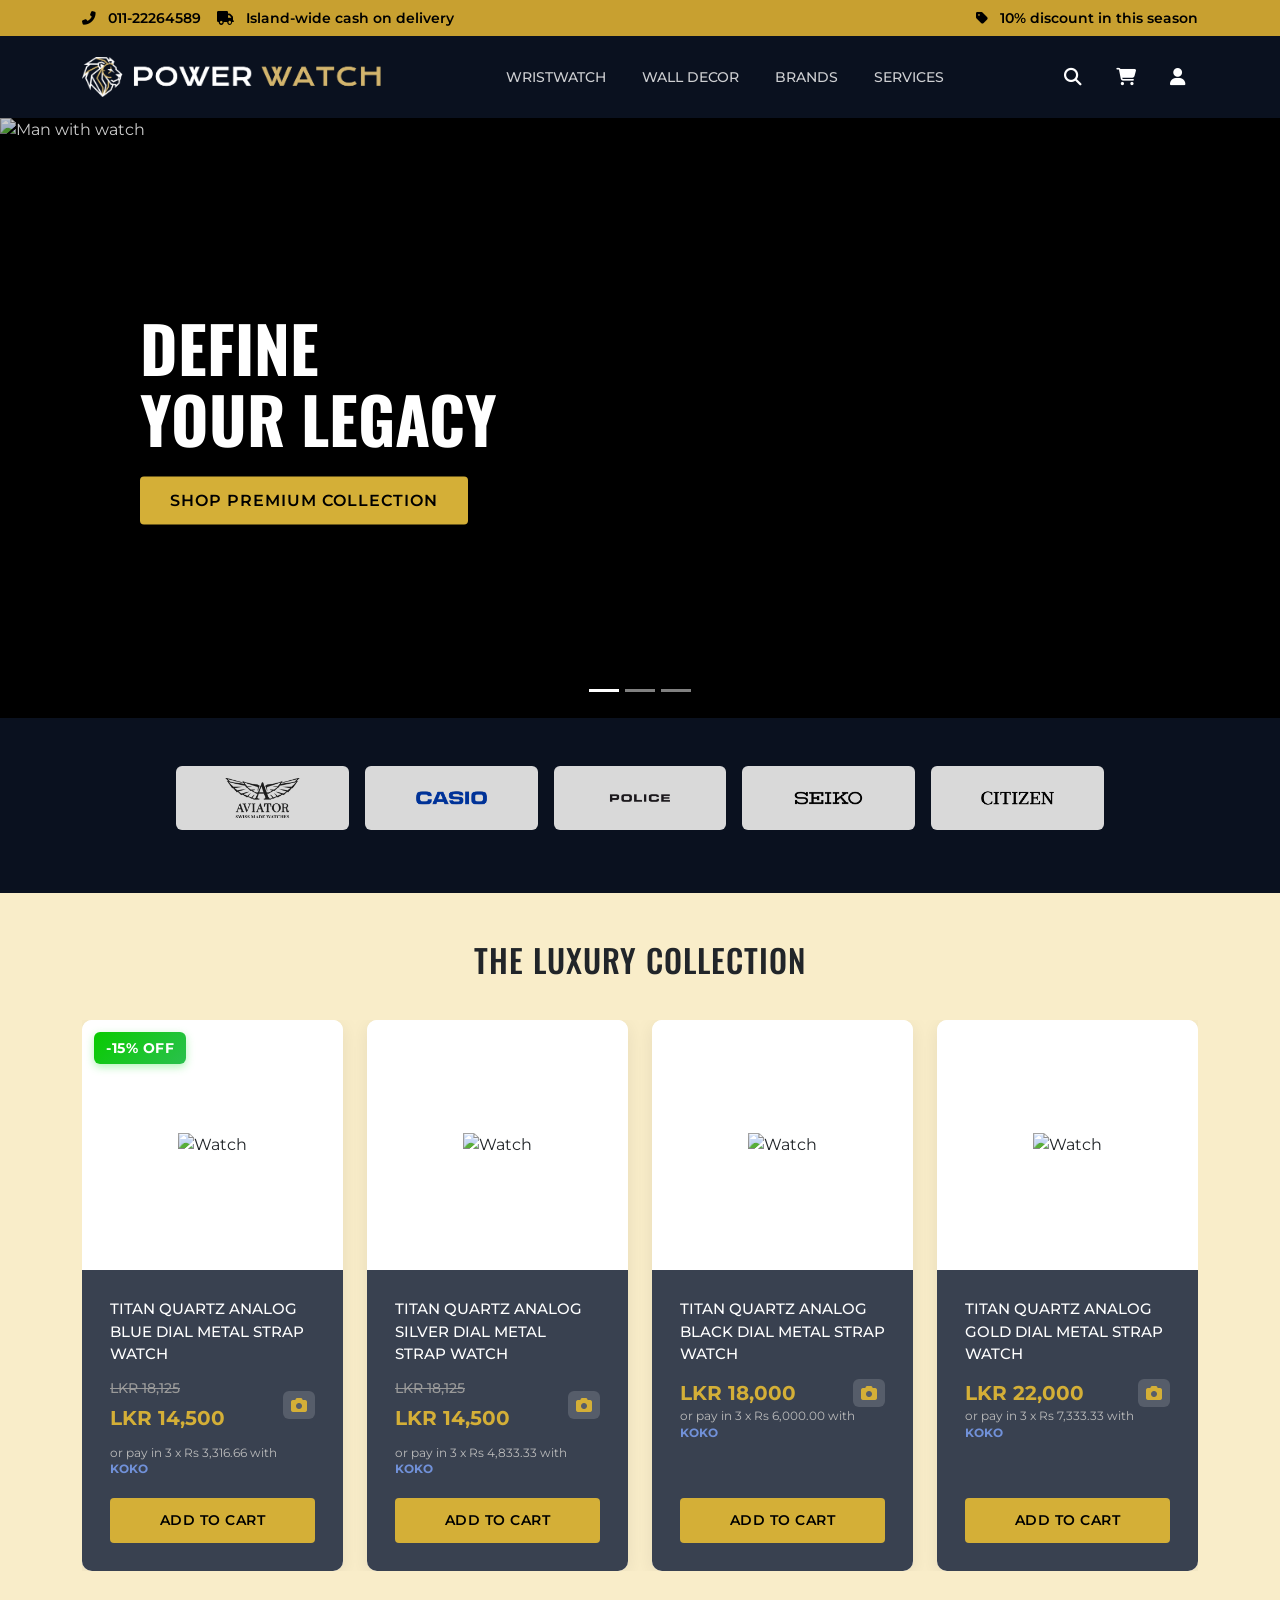
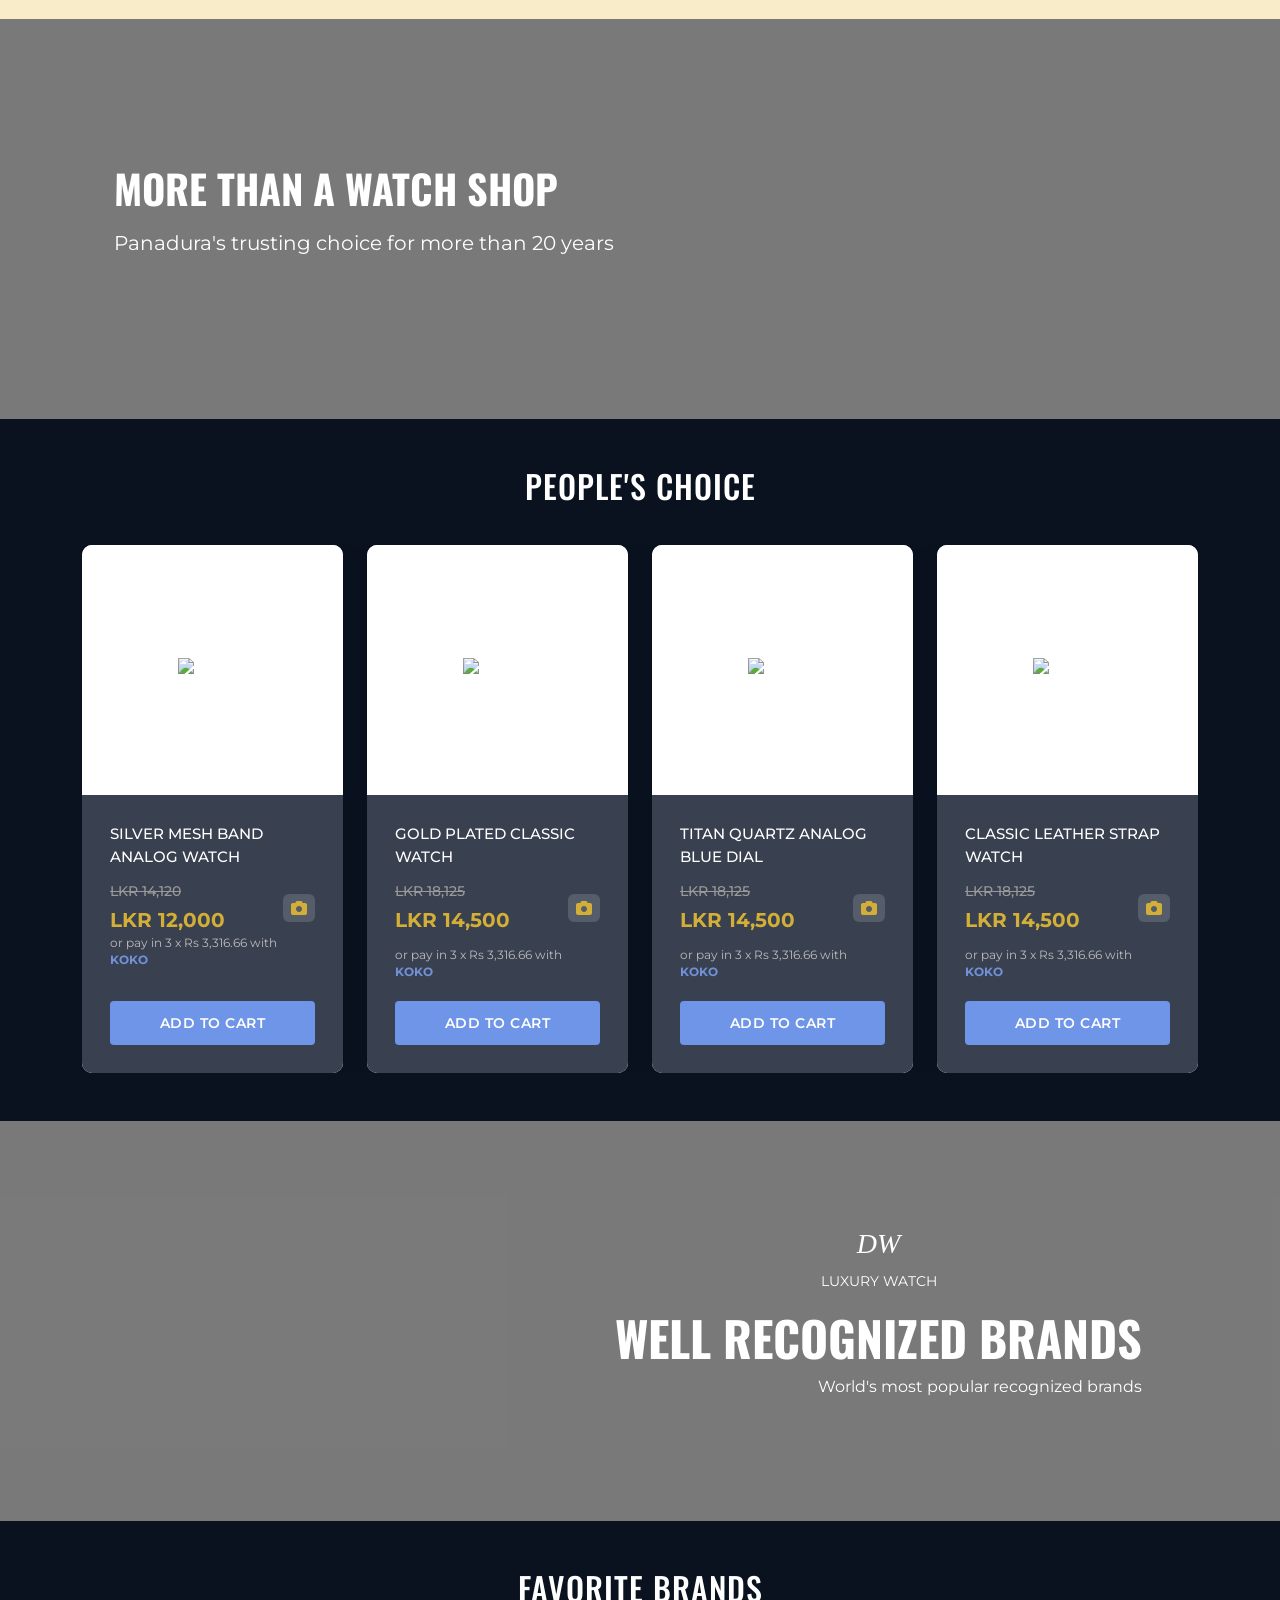
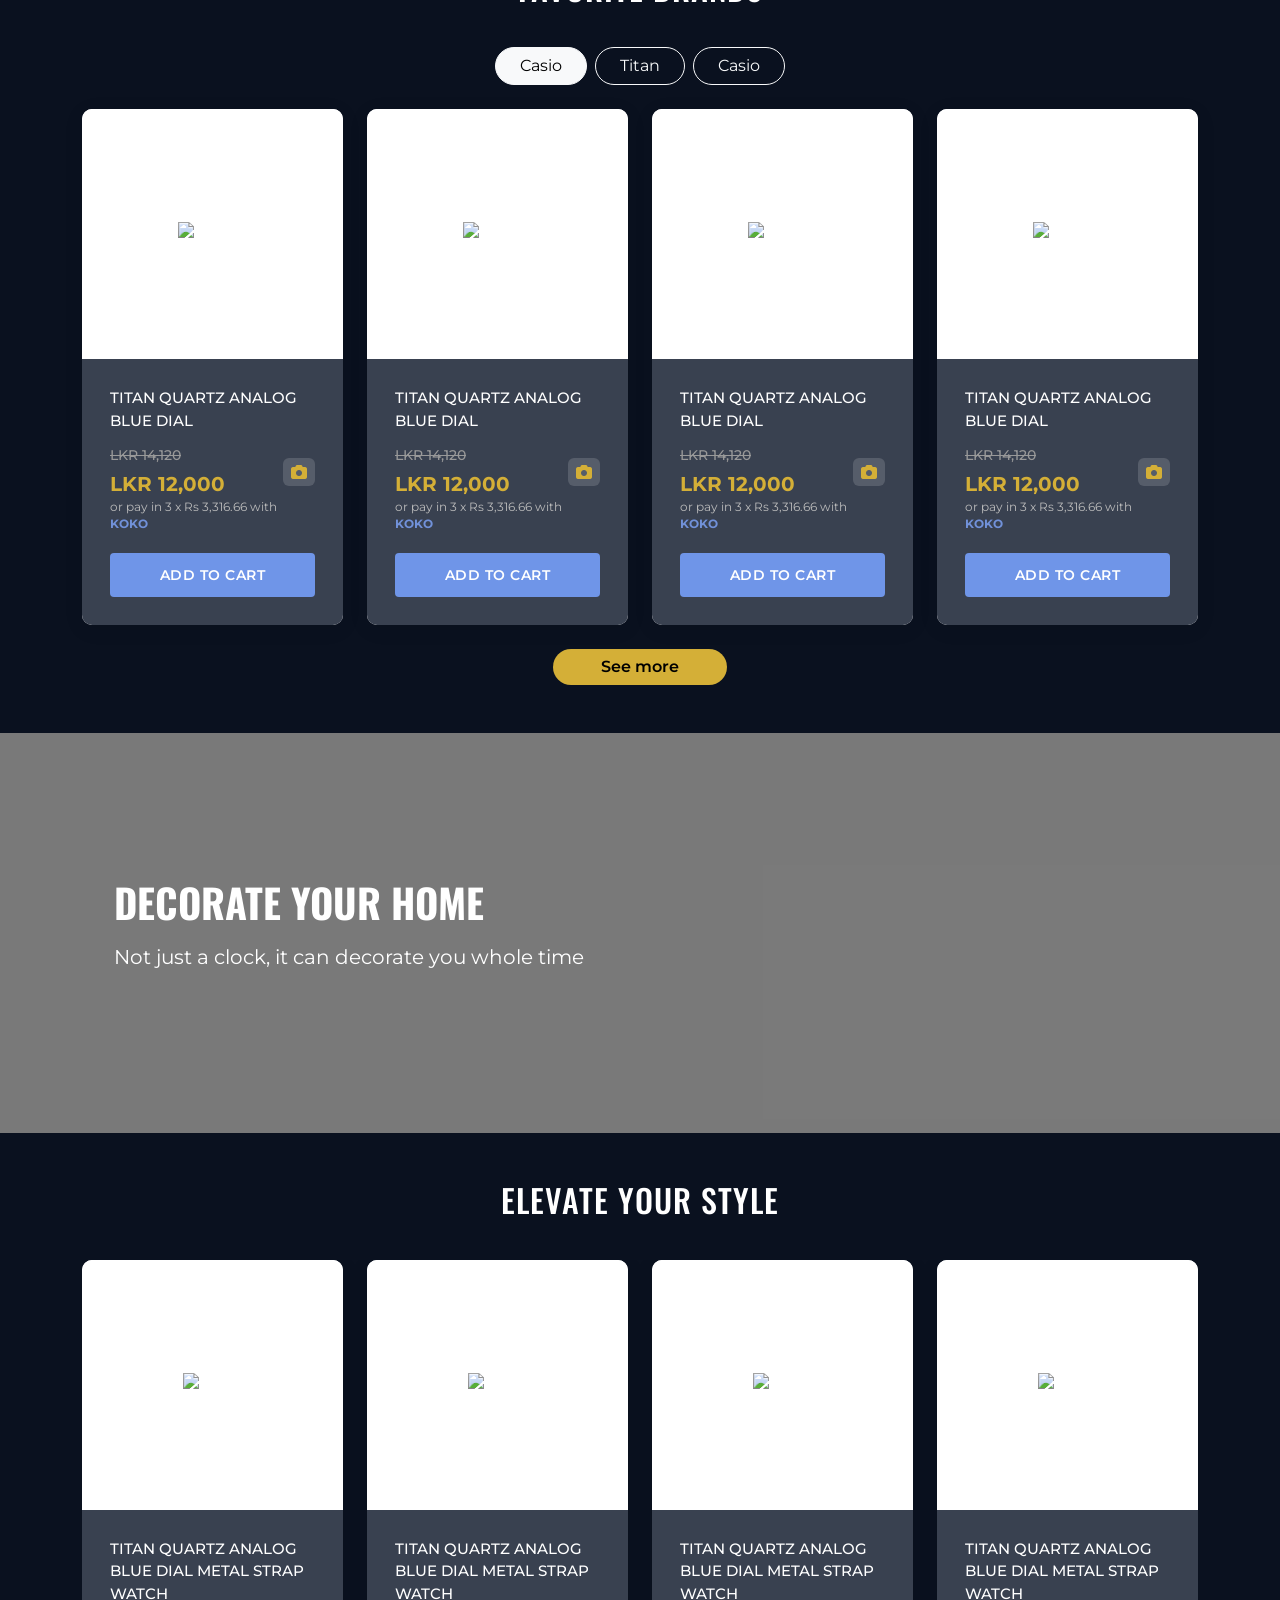
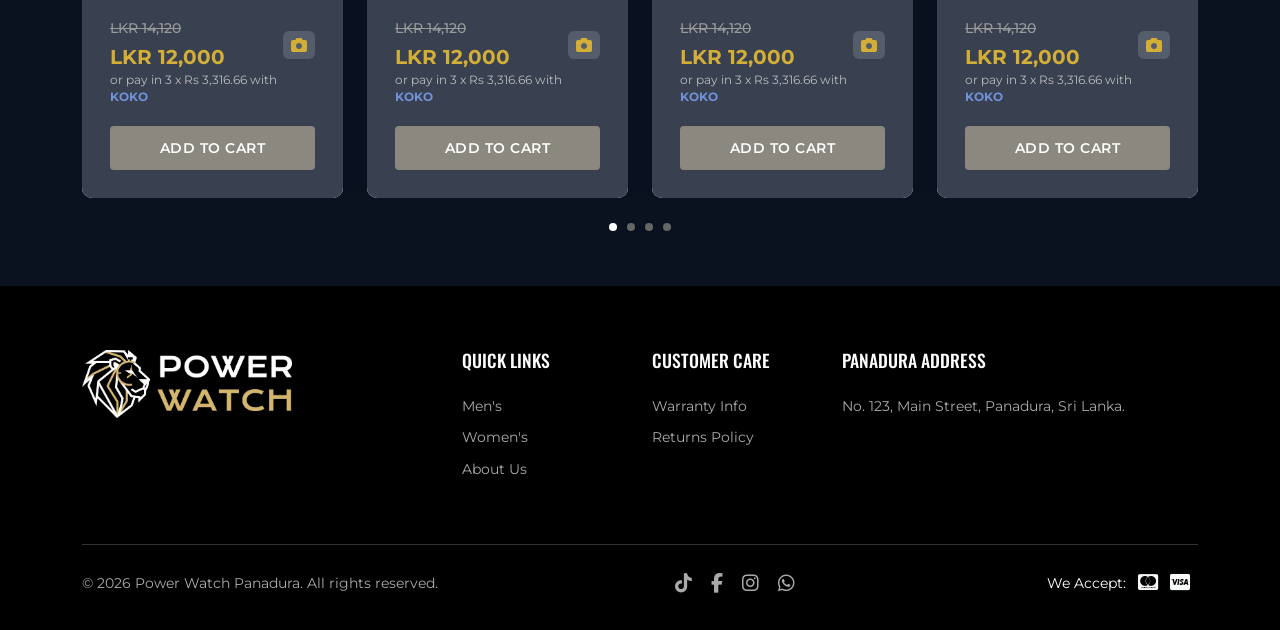
==== index.html @ d224c09b "initial commit" ====
<!DOCTYPE html>
<html lang="en">
<head>
    <meta charset="UTF-8">
    <meta name="viewport" content="width=device-width, initial-scale=1.0">
    <title>Power Watch - Define Your Legacy</title>
    <!-- Bootstrap 5 CSS -->
    <link href="https://cdn.jsdelivr.net/npm/bootstrap@5.3.2/dist/css/bootstrap.min.css" rel="stylesheet">
    <!-- Font Awesome -->
    <link href="https://cdnjs.cloudflare.com/ajax/libs/font-awesome/6.4.0/css/all.min.css" rel="stylesheet">
    <!-- Google Fonts -->
    <link href="https://fonts.googleapis.com/css2?family=Montserrat:wght@400;500;600;700&family=Oswald:wght@400;500;700&display=swap" rel="stylesheet">

    <style>
        :root {
            /* Palette Extraction */
            --prm-blue: #0A111F; /* Deep Navy from image */
            --chp-gold: #D4AF37; /* Gold from palette */
            --chp-gold-hover: #b5952f;
            --fd-blue: #D9D9D9; /* Light grey/silver */
            --btn-blue: #6F95E8; /* Periwinkle blue button */
            --btn-brown: #8B887F; /* Saddle Brown for "People's Choice" buttons */
            --cream-bg: #F9EDC9; /* Luxury collection bg approximation */
            --dark-grey: #394150;
            --text-light: #f8f9fa;
            --border-color: #2d3748;
            --input-bg: #1a2332;
            --discount-green: #08CB00;
            --card-bg: #394150;
        }

        body {
            font-family: 'Montserrat', sans-serif;
            overflow-x: hidden;
            background-color: #f4f4f4;
        }

        h1, h2, h3, h4, h5, h6, .navbar-brand {
            font-family: 'Oswald', sans-serif;
            text-transform: uppercase;
        }

        /* --- Utilities --- */
        .text-gold { color: var(--chp-gold); }
        .bg-prm-blue { background-color: var(--prm-blue); }
        .bg-gold { background-color: var(--chp-gold); }
        .bg-cream { background-color: var(--cream-bg); }

        .btn-gold {
            background-color: var(--chp-gold);
            color: #000;
            border: none;
            font-weight: 600;
            border-radius: 4px;
            transition: all 0.3s ease;
        }
        .btn-gold:hover {
            background-color: var(--chp-gold-hover);
            color: #000;
        }

        .btn-blue {
            background-color: var(--btn-blue);
            color: white;
            border: none;
            font-weight: 600;
            border-radius: 4px;
            transition: all 0.3s ease;
        }
        .btn-blue:hover {
            background-color: #5b7dc4;
            color: white;
        }

        .btn-brown {
            background-color: var(--btn-brown);
            color: white;
            border: none;
            font-weight: 600;
            border-radius: 4px;
            transition: all 0.3s ease;
        }
        .btn-brown:hover {
            background-color: #787469;
            color: white;
        }

        .section-title {
            text-align: center;
            margin-bottom: 2.5rem;
            font-weight: 500;
            letter-spacing: 1px;
        }

        /* --- Top Bar --- */
        .top-bar {
            background-color: #C8A030; /* Slightly darker gold/mustard */
            color: #000;
            font-size: 0.85rem;
            font-weight: 600;
            padding: 8px 0;
        }

        /* --- Navbar --- */
        .navbar {
            background-color: var(--prm-blue);
            padding: 1rem 0;
        }
        .navbar-brand {
            color: white !important;
            font-size: 1.5rem;
            letter-spacing: 1px;
            display: flex;
            align-items: center;
            gap: 10px;
        }
        .brand-logo-img {
            height: 40px;
            width: auto;
        }
        .footer-brand-logo-img{
            height: 68px;
            width: auto;
        }
        .nav-link {
            color: rgba(255,255,255,0.8) !important;
            font-weight: 500;
            margin: 0 10px;
            text-transform: uppercase;
            font-size: 0.9rem;
        }
        .nav-link:hover {
            color: var(--chp-gold) !important;
        }
        .nav-icons .btn {
            color: white;
            font-size: 1.1rem;
        }

        /* --- Hero Section --- */
        .hero-section {
            position: relative;
            height: 600px;
            background-color: #000;
            color: white;
            overflow: hidden;
        }
        .hero-img {
            object-fit: cover;
            width: 100%;
            height: 100%;
            opacity: 0.8;
        }
        .hero-overlay {
            position: absolute;
            top: 50%;
            left: 10%;
            transform: translateY(-50%);
            z-index: 2;
            max-width: 600px;
        }
        .hero-title {
            font-size: 4rem;
            font-weight: 700;
            line-height: 1.1;
            margin-bottom: 1.5rem;
        }
        .hero-btn {
            padding: 12px 30px;
            font-size: 1rem;
            letter-spacing: 1px;
        }

        /* --- Brand Logos --- */
        .brand-grid {
            background-color: var(--prm-blue);
            padding: 3rem 0;
        }
        
        .brand-item {
            background-color: var(--fd-blue);
            border-radius: 6px;
            /* 1. INCREASED HEIGHT */
            height: 64px; 
            display: flex;
            align-items: center;
            justify-content: center;
            margin-bottom: 15px;
            transition: transform 0.2s;
            /* 2. ADDED PADDING so logos don't touch the edges */
            padding: 12px;
        }

        .brand-item:hover {
            transform: translateY(-3px);
        }

        /* 3. NEW RULE: Force images to fit the container height */
        .brand-item img {
            width: 100%;
            height: 100%;
            object-fit: contain; /* Keeps aspect ratio while filling height */
            display: block;
        }
        /* --- Product Cards --- */
        .product-card {
            background: white;
            border: none;
            border-radius: 10px;
            overflow: hidden;
            box-shadow: 0 4px 20px rgba(0,0,0,0.08);
            transition: all 0.3s ease;
            height: 100%;
            display: flex;
            flex-direction: column;
        }
        .product-card:hover {
            transform: translateY(-8px);
            box-shadow: 0 8px 30px rgba(0,0,0,0.15);
        }

        .card-img-wrapper {
            position: relative;
            padding: 25px;
            text-align: center;
            background: #fff;
            height: 250px;
            display: flex;
            align-items: center;
            justify-content: center;
            border-bottom: 1px solid var(--border-light);
        }
        .discount-badge {
            position: absolute;
            top: 12px;
            left: 12px;
            background: linear-gradient(135deg, var(--discount-green) 0%, #2bc04e 100%);
            color: white;
            padding: 6px 12px;
            border-radius: 6px;
            font-weight: 700;
            font-size: 0.85rem;
            box-shadow: 0 3px 8px rgba(60, 231, 74, 0.4);
            z-index: 10;
            letter-spacing: 0.5px;
        }
        .product-img {
            max-height: 100%;
            max-width: 100%;
            object-fit: contain;
        }
        .card-body {
            padding: 1.75rem;
            background-color: var(--card-bg);
            color: white;
            display: flex;
            flex-direction: column;
            flex-grow: 1;
        }
        .card-title {
            font-size: 0.95rem;
            font-weight: 500;
            margin-bottom: 0.75rem;
            line-height: 1.5;
            font-family: 'Montserrat', sans-serif;
            min-height: 45px;
        }
        .price-section {
            margin-bottom: 0.75rem;
        }

        .price-row {
            display: flex;
            justify-content: space-between;
            align-items: center;
        }

        .price-container {
            display: flex;
            flex-direction: column;
            gap: 4px;
        }

        .original-price {
            font-size: 0.85rem;
            color: #999;
            text-decoration: line-through;
            font-weight: 500;
        }

        .price {
            font-weight: 700;
            font-size: 1.25rem;
            color: var(--chp-gold);
        }
        .camera-icon {
            background: rgba(255,255,255,0.15);
            padding: 6px 8px;
            border-radius: 6px;
            color: var(--chp-gold);
            transition: all 0.3s;
        }

        .camera-icon:hover {
            background: rgba(255,255,255,0.25);
        }

        .installment-text {
            font-size: 0.75rem;
            color: #bbb;
            margin-bottom: 1.25rem;
            line-height: 1.4;
        }

        .koko-brand {
            font-weight: 700;
            color: #7191D9;
        }

        .btn-card {
            width: 100%;
            margin-top: auto;
            text-transform: uppercase;
            font-size: 0.85rem;
            padding: 12px;
            font-weight: 600;
            letter-spacing: 0.5px;
        }
        /* Specific modifications for "People's Choice" & "Fav Brands" where card body is dark grey */
        /* But wait, in image 1 (Luxury Collection), cards have DARK bodies with WHITE text. */

        /* --- Banner Sections --- */
        .banner-section {
            position: relative;
            height: 400px;
            background-size: cover;
            background-position: center;
            display: flex;
            align-items: center;
        }
        .banner-overlay {
            background: rgba(0,0,0,0.5);
            position: absolute;
            top: 0; left: 0; right: 0; bottom: 0;
        }
        .banner-content {
            position: relative;
            z-index: 2;
            color: white;
            padding: 2rem;
        }
        .banner-street {
            background-image: url('https://images.unsplash.com/photo-1568644396922-5c3bfae12521?ixlib=rb-4.0.3&auto=format&fit=crop&w=1200&q=80');
        }
        .banner-gold-watch {
            background-image: url('https://images.unsplash.com/photo-1522312346375-d1a52e2b99b3?ixlib=rb-4.0.3&auto=format&fit=crop&w=1200&q=80');
        }
        .banner-wall-clock {
            background-image: url('https://images.unsplash.com/photo-1509048191080-d2984bad6ae5?ixlib=rb-4.0.3&auto=format&fit=crop&w=1200&q=80');
        }

        /* --- Carousel Controls --- */
        .carousel-control-prev, .carousel-control-next {
            width: 5%;
            opacity: 0;
            transition: opacity 0.3s;
        }
        .carousel:hover .carousel-control-prev, 
        .carousel:hover .carousel-control-next {
            opacity: 1;
        }
        .carousel-control-prev-icon, .carousel-control-next-icon {
            background-color: rgba(0,0,0,0.5);
            border-radius: 50%;
            padding: 20px;
            background-size: 50% 50%;
        }

        /* --- Footer --- */
        footer {
            background-color: #000;
            color: #aaa;
            padding: 4rem 0 2rem;
            font-size: 0.9rem;
        }
        footer h5 {
            color: white;
            margin-bottom: 1.5rem;
            font-size: 1.1rem;
        }
        footer ul {
            list-style: none;
            padding: 0;
        }
        footer ul li {
            margin-bottom: 10px;
        }
        footer a {
            color: #aaa;
            text-decoration: none;
            transition: color 0.3s;
        }
        footer a:hover {
            color: var(--chp-gold);
        }
        .footer-bottom {
            border-top: 1px solid #333;
            margin-top: 3rem;
            padding-top: 1.5rem;
        }
        .social-icons a {
            font-size: 1.2rem;
            margin-right: 15px;
        }

        /* --- Responsive Tweaks --- */
        @media (max-width: 768px) {
            .brand-logo-img { height: 32px; }
            .footer-brand-logo-img { height: 54px; }
            .hero-title { font-size: 2.5rem; }
            .section-title { font-size: 1.5rem; }
            .brand-item { margin-bottom: 10px; }
        }

        /* Multi-item carousel hack for pure bootstrap */
        @media (min-width: 992px) {
            .carousel-inner.multi-item .carousel-item {
                display: block; /* Force block to allow flex children logic if needed, but we will use groups */
            }
        }
        
    </style>
</head>
<body>

    <!-- Top Bar -->
    <div class="top-bar">
        <div class="container d-flex justify-content-between align-items-center flex-wrap">
            <div class="d-flex gap-3">
                <span><i class="fas fa-phone-alt me-2"></i> 011-22264589</span>
                <span class="d-none d-md-inline"><i class="fas fa-truck me-2"></i> Island-wide cash on delivery</span>
            </div>
            <div>
                <span><i class="fas fa-tag me-2"></i> 10% discount in this season</span>
            </div>
        </div>
    </div>

    <!-- Navbar -->
    <nav class="navbar navbar-expand-lg sticky-top">
        <div class="container">
            <a class="navbar-brand" href="#">
                <!-- Logo image long version-->
                <img src="assets/images/brand-logos/logo5.png" alt="Logo" class="brand-logo-img">
            </a>
            <button class="navbar-toggler" type="button" data-bs-toggle="collapse" data-bs-target="#mainNav" style="border-color: rgba(255,255,255,0.5);">
                <i class="fas fa-bars text-white"></i>
            </button>
            <div class="collapse navbar-collapse" id="mainNav">
                <ul class="navbar-nav mx-auto mb-2 mb-lg-0">
                    <li class="nav-item"><a class="nav-link" href="#">Wristwatch</a></li>
                    <li class="nav-item"><a class="nav-link" href="#">Wall Decor</a></li>
                    <li class="nav-item"><a class="nav-link" href="#">Brands</a></li>
                    <li class="nav-item"><a class="nav-link" href="#">Services</a></li>
                </ul>
                <div class="nav-icons d-flex gap-2">
                    <button class="btn btn-link"><i class="fas fa-search"></i></button>
                    <button class="btn btn-link"><i class="fas fa-shopping-cart"></i></button>
                    <button class="btn btn-link"><i class="fas fa-user"></i></button>
                </div>
            </div>
        </div>
    </nav>

    <!-- Hero Section -->
    <section class="hero-section">
        <div id="heroCarousel" class="carousel slide h-100" data-bs-ride="carousel" data-bs-interval="5000">
            
            <div class="carousel-indicators">
                <button type="button" data-bs-target="#heroCarousel" data-bs-slide-to="0" class="active" aria-current="true" aria-label="Slide 1"></button>
                <button type="button" data-bs-target="#heroCarousel" data-bs-slide-to="1" aria-label="Slide 2"></button>
                <button type="button" data-bs-target="#heroCarousel" data-bs-slide-to="2" aria-label="Slide 3"></button>
            </div>

            <div class="carousel-inner h-100">
                
                <div class="carousel-item active h-100">
                    <img src="assets/images/home/hero-section-banners/hr-sec-img-1.png" alt="Man with watch" class="hero-img d-block w-100">
                    <div class="hero-overlay">
                        <div class="container">
                            <h1 class="hero-title text-uppercase">Define<br>Your Legacy</h1>
                            <a href="#" class="btn btn-gold hero-btn">SHOP PREMIUM COLLECTION</a>
                        </div>
                    </div>
                </div>

                <div class="carousel-item h-100">
                    <img src="assets/images/home/hero-section-banners/hr-sec-img-2.png" alt="Luxury Watch" class="hero-img d-block w-100">
                    <div class="hero-overlay">
                        <div class="container">
                            <h1 class="hero-title text-uppercase">Timeless<br>Elegance</h1>
                            <a href="#" class="btn btn-gold hero-btn">VIEW NEW ARRIVALS</a>
                        </div>
                    </div>
                </div>

                <div class="carousel-item h-100">
                    <img src="assets/images/home/hero-section-banners/hr-sec-img-3.png" alt="Gold Watch" class="hero-img d-block w-100">
                    <div class="hero-overlay">
                        <div class="container">
                            <h1 class="hero-title text-uppercase">Golden<br>Moments</h1>
                            <a href="#" class="btn btn-gold hero-btn">SHOP EXCLUSIVE</a>
                        </div>
                    </div>
                </div>

            </div>

            <button class="carousel-control-prev" type="button" data-bs-target="#heroCarousel" data-bs-slide="prev">
                <span class="carousel-control-prev-icon" aria-hidden="true"></span>
                <span class="visually-hidden">Previous</span>
            </button>
            <button class="carousel-control-next" type="button" data-bs-target="#heroCarousel" data-bs-slide="next">
                <span class="carousel-control-next-icon" aria-hidden="true"></span>
                <span class="visually-hidden">Next</span>
            </button>
        </div>
    </section>

    <!-- Brand Logos Grid -->
<section class="brand-grid">
        <div class="container">
            <div class="row g-3 d-flex justify-content-center">
                <div class="col-4 col-md-2">
                    <div class="brand-item">
                        <img src="assets/images/watch-brand-logos/aviator.png" alt="Aviator">
                    </div>
                </div>
                <div class="col-4 col-md-2">
                    <div class="brand-item">
                        <img src="assets/images/watch-brand-logos/casio.png" alt="Casio">
                    </div>
                </div>
                <div class="col-4 col-md-2">
                    <div class="brand-item">
                        <img src="assets/images/watch-brand-logos/police.png" alt="Police">
                    </div>
                </div>
                <div class="col-4 col-md-2">
                    <div class="brand-item">
                        <img src="assets/images/watch-brand-logos/seiko.png" alt="Seiko">
                    </div>
                </div>
                <div class="col-4 col-md-2">
                    <div class="brand-item">
                        <img src="assets/images/watch-brand-logos/citizen.png" alt="Citizen">
                    </div>
                </div>
            </div>
        </div>
    </section>

    <!-- The Luxury Collection -->
    <section class="py-5" style="background-color: var(--cream-bg);">
        <div class="container">
            <h2 class="section-title text-uppercase">The Luxury Collection</h2>
            
            <div id="luxuryCarousel" class="carousel slide" data-bs-ride="carousel">
                <div class="carousel-inner">
                    
                    <!-- Slide 1 (Group of 4) -->
                    <div class="carousel-item active">
                        <div class="row g-4">
                            <div class="col-6 col-lg-3">
                                <div class="product-card">
                                    <div class="card-img-wrapper">
                                        <div class="discount-badge">-15% OFF</div>
                                        <img src="https://images.unsplash.com/photo-1523275335684-37898b6baf30?auto=format&fit=crop&w=400&q=80" class="product-img" alt="Watch">
                                    </div>
                                    <div class="card-body">
                                        <h5 class="card-title">Titan Quartz Analog Blue Dial Metal Strap Watch</h5>
                                        <div class="price-section">
                                            <div class="price-row">
                                                <div class="price-container">
                                                    <span class="original-price">LKR 18,125</span>
                                                    <span class="price">LKR 14,500</span>
                                                </div>
                                                <i class="fas fa-camera camera-icon"></i>
                                            </div>
                                        </div>
                                        <p class="installment-text">or pay in 3 x Rs 3,316.66 with <span class="koko-brand">KOKO</span></p>
                                        <button class="btn btn-gold btn-card">Add to Cart</button>
                                    </div>
                                </div>
                            </div>
                            <div class="col-6 col-lg-3">
                                <div class="product-card">
                                    <div class="card-img-wrapper">
                                        <img src="https://images.unsplash.com/photo-1524592094714-0f0654e20314?auto=format&fit=crop&w=400&q=80" class="product-img" alt="Watch">
                                    </div>
                                    <div class="card-body">
                                        <h5 class="card-title">Titan Quartz Analog Silver Dial Metal Strap Watch</h5>
                                        <div class="price-section">
                                            <div class="price-row">
                                                <div class="price-container">
                                                    <span class="original-price">LKR 18,125</span>
                                                    <span class="price">LKR 14,500</span>
                                                </div>
                                                <i class="fas fa-camera camera-icon"></i>
                                            </div>
                                        </div>
                                        <p class="installment-text">or pay in 3 x Rs 4,833.33 with <span class="koko-brand">KOKO</span></p>
                                        <button class="btn btn-gold btn-card">Add to Cart</button>
                                    </div>
                                </div>
                            </div>
                            <!-- Hidden on mobile to save space or stack via col-6 -->
                            <div class="col-6 col-lg-3 d-none d-md-block">
                                <div class="product-card">
                                    <div class="card-img-wrapper">
                                        <img src="https://images.unsplash.com/photo-1542496658-e33a6d0d50f6?auto=format&fit=crop&w=400&q=80" class="product-img" alt="Watch">
                                    </div>
                                    <div class="card-body">
                                        <h5 class="card-title">Titan Quartz Analog Black Dial Metal Strap Watch</h5>
                                        <div class="price-row">
                                            <span class="price">LKR 18,000</span>
                                            <i class="fas fa-camera camera-icon"></i>
                                        </div>
                                        <p class="installment-text">or pay in 3 x Rs 6,000.00 with <span class="koko-brand">KOKO</span></p>
                                        <button class="btn btn-gold btn-card">Add to Cart</button>
                                    </div>
                                </div>
                            </div>
                            <div class="col-6 col-lg-3 d-none d-md-block">
                                <div class="product-card">
                                    <div class="card-img-wrapper">
                                        <img src="https://images.unsplash.com/photo-1533139502658-0198f920d8e8?auto=format&fit=crop&w=400&q=80" class="product-img" alt="Watch">
                                    </div>
                                    <div class="card-body">
                                        <h5 class="card-title">Titan Quartz Analog Gold Dial Metal Strap Watch</h5>
                                        <div class="price-row">
                                            <span class="price">LKR 22,000</span>
                                            <i class="fas fa-camera camera-icon"></i>
                                        </div>
                                        <p class="installment-text">or pay in 3 x Rs 7,333.33 with <span class="koko-brand">KOKO</span></p>
                                        <button class="btn btn-gold btn-card">Add to Cart</button>
                                    </div>
                                </div>
                            </div>
                        </div>
                    </div>
                    
                    <!-- Slide 2 (Mock for scroll) -->
                    <div class="carousel-item">
                         <div class="row g-4">
                             <!-- Duplicate items for demo -->
                            <div class="col-6 col-lg-3">
                                <div class="product-card">
                                    <div class="card-img-wrapper">
                                        <img src="https://images.unsplash.com/photo-1622434641406-a15810545064?auto=format&fit=crop&w=400&q=80" class="product-img" alt="Watch">
                                    </div>
                                    <div class="card-body">
                                        <h5 class="card-title">Titan Sport Edition Chronograph</h5>
                                        <div class="price-row">
                                            <span class="price">LKR 15,000</span>
                                            <i class="fas fa-camera camera-icon"></i>
                                        </div>
                                        <p class="installment-text">or pay in 3 x Rs 5,000.00 with <span class="koko-brand">KOKO</span></p>
                                        <button class="btn btn-gold btn-card">Add to Cart</button>
                                    </div>
                                </div>
                            </div>
                        </div>
                    </div>

                </div>
                <!-- Controls -->
                <button class="carousel-control-prev" type="button" data-bs-target="#luxuryCarousel" data-bs-slide="prev">
                    <span class="carousel-control-prev-icon" aria-hidden="true"></span>
                </button>
                <button class="carousel-control-next" type="button" data-bs-target="#luxuryCarousel" data-bs-slide="next">
                    <span class="carousel-control-next-icon" aria-hidden="true"></span>
                </button>
            </div>
        </div>
    </section>

    <!-- Banner 1: More Than A Watch Shop -->
    <section class="banner-section banner-street">
        <div class="banner-overlay"></div>
        <div class="container">
            <div class="banner-content">
                <h2 class="text-uppercase fw-bold mb-3" style="font-size: 2.5rem;">More Than A Watch Shop</h2>
                <p class="fs-5">Panadura's trusting choice for more than 20 years</p>
            </div>
        </div>
    </section>

    <!-- People's Choice -->
    <section class="py-5" style="background-color: var(--prm-blue); color: white;">
        <div class="container">
            <h2 class="section-title text-uppercase text-white">People's Choice</h2>
            
            <div id="peoplesChoiceCarousel" class="carousel slide" data-bs-ride="carousel">
                <div class="carousel-inner">
                    <div class="carousel-item active">
                        <div class="row g-4">
                            <div class="col-6 col-lg-3">
                                <div class="product-card">
                                    <div class="card-img-wrapper">
                                        <img src="https://images.unsplash.com/photo-1524592094714-0f0654e20314?auto=format&fit=crop&w=400&q=80" class="product-img" alt="Watch">
                                    </div>
                                    <div class="card-body">
                                        <h5 class="card-title">Silver Mesh Band Analog Watch</h5>
                                        <div class="price-row">
                                            <div class="price-container">
                                                    <span class="original-price">LKR 14,120</span>
                                                    <span class="price">LKR 12,000</span>
                                            </div>
                                            <i class="fas fa-camera camera-icon"></i>
                                        </div>
                                        <p class="installment-text">or pay in 3 x Rs 3,316.66 with <span class="koko-brand">KOKO</span></p>
                                        <button class="btn btn-blue btn-card">Add to Cart</button>
                                    </div>
                                </div>
                            </div>
                            <div class="col-6 col-lg-3">
                                <div class="product-card">
                                    <div class="card-img-wrapper">
                                        <img src="https://images.unsplash.com/photo-1522312346375-d1a52e2b99b3?auto=format&fit=crop&w=400&q=80" class="product-img" alt="Watch">
                                    </div>
                                    <div class="card-body">
                                        <h5 class="card-title">Gold Plated Classic Watch</h5>
                                        <div class="price-section">
                                            <div class="price-row">
                                                <div class="price-container">
                                                    <span class="original-price">LKR 18,125</span>
                                                    <span class="price">LKR 14,500</span>
                                                </div>
                                                <i class="fas fa-camera camera-icon"></i>
                                            </div>
                                        </div>
                                        <p class="installment-text">or pay in 3 x Rs 3,316.66 with <span class="koko-brand">KOKO</span></p>
                                        <button class="btn btn-blue btn-card">Add to Cart</button>
                                    </div>
                                </div>
                            </div>
                            <div class="col-6 col-lg-3 d-none d-md-block">
                                <div class="product-card">
                                    <div class="card-img-wrapper">
                                        <img src="https://images.unsplash.com/photo-1614164185128-e4899ea2b789?auto=format&fit=crop&w=400&q=80" class="product-img" alt="Watch">
                                    </div>
                                    <div class="card-body">
                                        <h5 class="card-title">Titan Quartz Analog Blue Dial</h5>
                                        <div class="price-section">
                                            <div class="price-row">
                                                <div class="price-container">
                                                    <span class="original-price">LKR 18,125</span>
                                                    <span class="price">LKR 14,500</span>
                                                </div>
                                                <i class="fas fa-camera camera-icon"></i>
                                            </div>
                                        </div>
                                        <p class="installment-text">or pay in 3 x Rs 3,316.66 with <span class="koko-brand">KOKO</span></p>
                                        <button class="btn btn-blue btn-card">Add to Cart</button>
                                    </div>
                                </div>
                            </div>
                            <div class="col-6 col-lg-3 d-none d-md-block">
                                <div class="product-card">
                                    <div class="card-img-wrapper">
                                        <img src="https://images.unsplash.com/photo-1434056838489-293029c62689?auto=format&fit=crop&w=400&q=80" class="product-img" alt="Watch">
                                    </div>
                                    <div class="card-body">
                                        <h5 class="card-title">Classic Leather Strap Watch</h5>
                                        <div class="price-section">
                                            <div class="price-row">
                                                <div class="price-container">
                                                    <span class="original-price">LKR 18,125</span>
                                                    <span class="price">LKR 14,500</span>
                                                </div>
                                                <i class="fas fa-camera camera-icon"></i>
                                            </div>
                                        </div>
                                        <p class="installment-text">or pay in 3 x Rs 3,316.66 with <span class="koko-brand">KOKO</span></p>
                                        <button class="btn btn-blue btn-card">Add to Cart</button>
                                    </div>
                                </div>
                            </div>
                        </div>
                    </div>
                </div>
                <button class="carousel-control-prev" type="button" data-bs-target="#peoplesChoiceCarousel" data-bs-slide="prev">
                    <span class="carousel-control-prev-icon" aria-hidden="true"></span>
                </button>
                <button class="carousel-control-next" type="button" data-bs-target="#peoplesChoiceCarousel" data-bs-slide="next">
                    <span class="carousel-control-next-icon" aria-hidden="true"></span>
                </button>
            </div>
        </div>
    </section>

    <!-- Banner 2: Well Recognized Brands -->
    <section class="banner-section banner-gold-watch">
        <div class="banner-overlay"></div>
        <div class="container text-end">
            <div class="banner-content">
                <div class="d-inline-block text-center p-4">
                     <!-- Logo mock -->
                    <div class="mb-3">
                         <h3 style="font-family: serif; font-style: italic;">dW</h3>
                         <small class="text-uppercase">Luxury Watch</small>
                    </div>
                    <h2 class="text-uppercase fw-bold" style="font-size: 3rem;">Well Recognized Brands</h2>
                    <p class="text-end">World's most popular recognized brands</p>
                </div>
            </div>
        </div>
    </section>

    <!-- Favorite Brands -->
    <section class="py-5" style="background-color: var(--prm-blue); color: white;">
        <div class="container">
            <h2 class="section-title text-uppercase text-white">Favorite Brands</h2>
            
            <!-- Tabs -->
            <div class="d-flex justify-content-center gap-2 mb-4">
                <button class="btn btn-light rounded-pill px-4">Casio</button>
                <button class="btn btn-outline-light rounded-pill px-4">Titan</button>
                <button class="btn btn-outline-light rounded-pill px-4">Casio</button>
            </div>

            <!-- Grid (similar to carousel but static for variety based on image) -->
            <div class="row g-4 mb-4">
                <div class="col-6 col-lg-3">
                    <div class="product-card">
                        <div class="card-img-wrapper">
                             <img src="https://images.unsplash.com/photo-1542496658-e33a6d0d50f6?auto=format&fit=crop&w=400&q=80" class="product-img" alt="Watch">
                        </div>
                        <div class="card-body">
                            <h5 class="card-title">Titan Quartz Analog Blue Dial</h5>
                            <div class="price-row">
                                <div class="price-container">
                                                    <span class="original-price">LKR 14,120</span>
                                                    <span class="price">LKR 12,000</span>
                                                </div>
                                <i class="fas fa-camera camera-icon"></i>
                            </div>
                             <p class="installment-text">or pay in 3 x Rs 3,316.66 with <span class="koko-brand">KOKO</span></p>
                            <button class="btn btn-blue btn-card">Add to Cart</button>
                        </div>
                    </div>
                </div>
                <div class="col-6 col-lg-3">
                    <div class="product-card">
                        <div class="card-img-wrapper">
                             <img src="https://images.unsplash.com/photo-1523275335684-37898b6baf30?auto=format&fit=crop&w=400&q=80" class="product-img" alt="Watch">
                        </div>
                        <div class="card-body">
                            <h5 class="card-title">Titan Quartz Analog Blue Dial</h5>
                            <div class="price-row">
                                <div class="price-container">
                                                    <span class="original-price">LKR 14,120</span>
                                                    <span class="price">LKR 12,000</span>
                                                </div>
                                <i class="fas fa-camera camera-icon"></i>
                            </div>
                             <p class="installment-text">or pay in 3 x Rs 3,316.66 with <span class="koko-brand">KOKO</span></p>
                            <button class="btn btn-blue btn-card">Add to Cart</button>
                        </div>
                    </div>
                </div>
                 <div class="col-6 col-lg-3 d-none d-md-block">
                    <div class="product-card">
                        <div class="card-img-wrapper">
                             <img src="https://images.unsplash.com/photo-1524592094714-0f0654e20314?auto=format&fit=crop&w=400&q=80" class="product-img" alt="Watch">
                        </div>
                        <div class="card-body">
                            <h5 class="card-title">Titan Quartz Analog Blue Dial</h5>
                            <div class="price-row">
                                <div class="price-container">
                                                    <span class="original-price">LKR 14,120</span>
                                                    <span class="price">LKR 12,000</span>
                                                </div>
                                <i class="fas fa-camera camera-icon"></i>
                            </div>
                             <p class="installment-text">or pay in 3 x Rs 3,316.66 with <span class="koko-brand">KOKO</span></p>
                            <button class="btn btn-blue btn-card">Add to Cart</button>
                        </div>
                    </div>
                </div>
                 <div class="col-6 col-lg-3 d-none d-md-block">
                    <div class="product-card">
                        <div class="card-img-wrapper">
                             <img src="https://images.unsplash.com/photo-1522312346375-d1a52e2b99b3?auto=format&fit=crop&w=400&q=80" class="product-img" alt="Watch">
                        </div>
                        <div class="card-body">
                            <h5 class="card-title">Titan Quartz Analog Blue Dial</h5>
                            <div class="price-row">
                                <div class="price-container">
                                                    <span class="original-price">LKR 14,120</span>
                                                    <span class="price">LKR 12,000</span>
                                                </div>
                                <i class="fas fa-camera camera-icon"></i>
                            </div>
                             <p class="installment-text">or pay in 3 x Rs 3,316.66 with <span class="koko-brand">KOKO</span></p>
                            <button class="btn btn-blue btn-card">Add to Cart</button>
                        </div>
                    </div>
                </div>
            </div>

            <div class="text-center">
                <button class="btn btn-gold rounded-pill px-5">See more</button>
            </div>
        </div>
    </section>

    <!-- Banner 3: Decorate Your Home -->
    <section class="banner-section banner-wall-clock">
        <div class="banner-overlay"></div>
        <div class="container">
            <div class="banner-content">
                <h2 class="text-uppercase fw-bold mb-3" style="font-size: 2.5rem;">Decorate Your Home</h2>
                <p class="fs-5">Not just a clock, it can decorate you whole time</p>
            </div>
        </div>
    </section>

    <!-- Elevate Your Style (Wall Clocks) -->
    <section class="py-5" style="background-color: var(--prm-blue); color: white;">
        <div class="container">
            <h2 class="section-title text-uppercase text-white">Elevate Your Style</h2>
            
            <div id="wallClockCarousel" class="carousel slide" data-bs-ride="carousel">
                <div class="carousel-inner">
                    <div class="carousel-item active">
                        <div class="row g-4">
                            <div class="col-6 col-lg-3">
                                <div class="product-card">
                                    <div class="card-img-wrapper">
                                        <img src="https://images.unsplash.com/photo-1563861826300-9f71c62069e4?auto=format&fit=crop&w=400&q=80" class="product-img" alt="Clock">
                                    </div>
                                    <div class="card-body"> <!-- Changing card style slightly for variety -->
                                        <h5 class="card-title text-white">Titan Quartz Analog Blue Dial Metal Strap Watch</h5>
                                        <div class="price-row text-white">
                                            <div class="price-container">
                                                    <span class="original-price">LKR 14,120</span>
                                                    <span class="price">LKR 12,000</span>
                                                </div>
                                            <i class="fas fa-camera camera-icon"></i>
                                        </div>
                                         <p class="installment-text">or pay in 3 x Rs 3,316.66 with <span class="koko-brand">KOKO</span></p>
                                        <button class="btn btn-brown btn-card" style="font-size:0.85rem;">Add to Cart</button>
                                    </div>
                                </div>
                            </div>
                             <div class="col-6 col-lg-3">
                                <div class="product-card">
                                    <div class="card-img-wrapper">
                                        <img src="https://images.unsplash.com/photo-1585123388867-3bfe6dd4bdbf?auto=format&fit=crop&w=400&q=80" class="product-img" alt="Clock">
                                    </div>
                                    <div class="card-body">
                                        <h5 class="card-title text-white">Titan Quartz Analog Blue Dial Metal Strap Watch</h5>
                                        <div class="price-row text-white">
                                            <div class="price-container">
                                                    <span class="original-price">LKR 14,120</span>
                                                    <span class="price">LKR 12,000</span>
                                                </div>
                                            <i class="fas fa-camera camera-icon"></i>
                                        </div>
                                         <p class="installment-text">or pay in 3 x Rs 3,316.66 with <span class="koko-brand">KOKO</span></p>
                                        <button class="btn btn-brown btn-card" style="font-size:0.85rem;">Add to Cart</button>
                                    </div>
                                </div>
                            </div>
                             <div class="col-6 col-lg-3 d-none d-md-block">
                                <div class="product-card">
                                    <div class="card-img-wrapper">
                                        <img src="https://images.unsplash.com/photo-1415604934674-561df9abf539?auto=format&fit=crop&w=400&q=80" class="product-img" alt="Clock">
                                    </div>
                                    <div class="card-body">
                                        <h5 class="card-title text-white">Titan Quartz Analog Blue Dial Metal Strap Watch</h5>
                                        <div class="price-row text-white">
                                            <div class="price-container">
                                                    <span class="original-price">LKR 14,120</span>
                                                    <span class="price">LKR 12,000</span>
                                                </div>
                                            <i class="fas fa-camera camera-icon"></i>
                                        </div>
                                         <p class="installment-text">or pay in 3 x Rs 3,316.66 with <span class="koko-brand">KOKO</span></p>
                                        <button class="btn btn-brown btn-card" style="font-size:0.85rem;">Add to Cart</button>
                                    </div>
                                </div>
                            </div>
                             <div class="col-6 col-lg-3 d-none d-md-block">
                                <div class="product-card">
                                    <div class="card-img-wrapper">
                                        <img src="https://images.unsplash.com/photo-1508057198894-247b98c5af86?auto=format&fit=crop&w=400&q=80" class="product-img" alt="Clock">
                                    </div>
                                    <div class="card-body">
                                        <h5 class="card-title text-white">Titan Quartz Analog Blue Dial Metal Strap Watch</h5>
                                        <div class="price-row text-white">
                                            <div class="price-container">
                                                    <span class="original-price">LKR 14,120</span>
                                                    <span class="price">LKR 12,000</span>
                                                </div>
                                            <i class="fas fa-camera camera-icon"></i>
                                        </div>
                                         <p class="installment-text">or pay in 3 x Rs 3,316.66 with <span class="koko-brand">KOKO</span></p>
                                        <button class="btn btn-brown btn-card" style="font-size:0.85rem;">Add to Cart</button>
                                    </div>
                                </div>
                            </div>
                        </div>
                    </div>
                </div>
            </div>
             <!-- Dots indicator -->
             <div class="text-center mt-3">
                 <span style="display:inline-block; width:8px; height:8px; background:white; border-radius:50%; margin:0 3px;"></span>
                 <span style="display:inline-block; width:8px; height:8px; background:#666; border-radius:50%; margin:0 3px;"></span>
                 <span style="display:inline-block; width:8px; height:8px; background:#666; border-radius:50%; margin:0 3px;"></span>
                 <span style="display:inline-block; width:8px; height:8px; background:#666; border-radius:50%; margin:0 3px;"></span>
             </div>
        </div>
    </section>

    <!-- Footer -->
    <footer>
        <div class="container">
            <div class="row gy-4">
                <div class="col-md-4">
                     <a class="navbar-brand mb-3" href="#">
                        <!-- Logo mock -->
                        <img src="assets/images/brand-logos/logo4.png" alt="Logo" class="footer-brand-logo-img">
                    </a>
                </div>
                <div class="col-md-2 col-6">
                    <h5>Quick Links</h5>
                    <ul>
                        <li><a href="#">Men's</a></li>
                        <li><a href="#">Women's</a></li>
                        <li><a href="#">About Us</a></li>
                    </ul>
                </div>
                <div class="col-md-2 col-6">
                    <h5>Customer Care</h5>
                    <ul>
                        <li><a href="#">Warranty Info</a></li>
                        <li><a href="#">Returns Policy</a></li>
                    </ul>
                </div>
                <div class="col-md-4">
                    <h5>Panadura Address</h5>
                    <p>No. 123, Main Street, Panadura, Sri Lanka.</p>
                </div>
            </div>
            
            <div class="footer-bottom d-flex flex-wrap justify-content-between align-items-center">
                <p class="mb-0">&copy; 2026 Power Watch Panadura. All rights reserved.</p>
                <div class="social-icons my-3 my-md-0">
                    <a href="#"><i class="fab fa-tiktok"></i></a>
                    <a href="#"><i class="fab fa-facebook-f"></i></a>
                    <a href="#"><i class="fab fa-instagram"></i></a>
                    <a href="#"><i class="fab fa-whatsapp"></i></a>
                </div>
                <div class="payment-methods">
                     <span class="text-white me-2">We Accept:</span>
                     <i class="fab fa-cc-mastercard fa-lg text-light me-2"></i>
                     <i class="fab fa-cc-visa fa-lg text-light me-2"></i>
                </div>
            </div>
        </div>
    </footer>

    <!-- Bootstrap Bundle with Popper -->
    <script src="https://cdn.jsdelivr.net/npm/bootstrap@5.3.2/dist/js/bootstrap.bundle.min.js"></script>
</body>
</html>
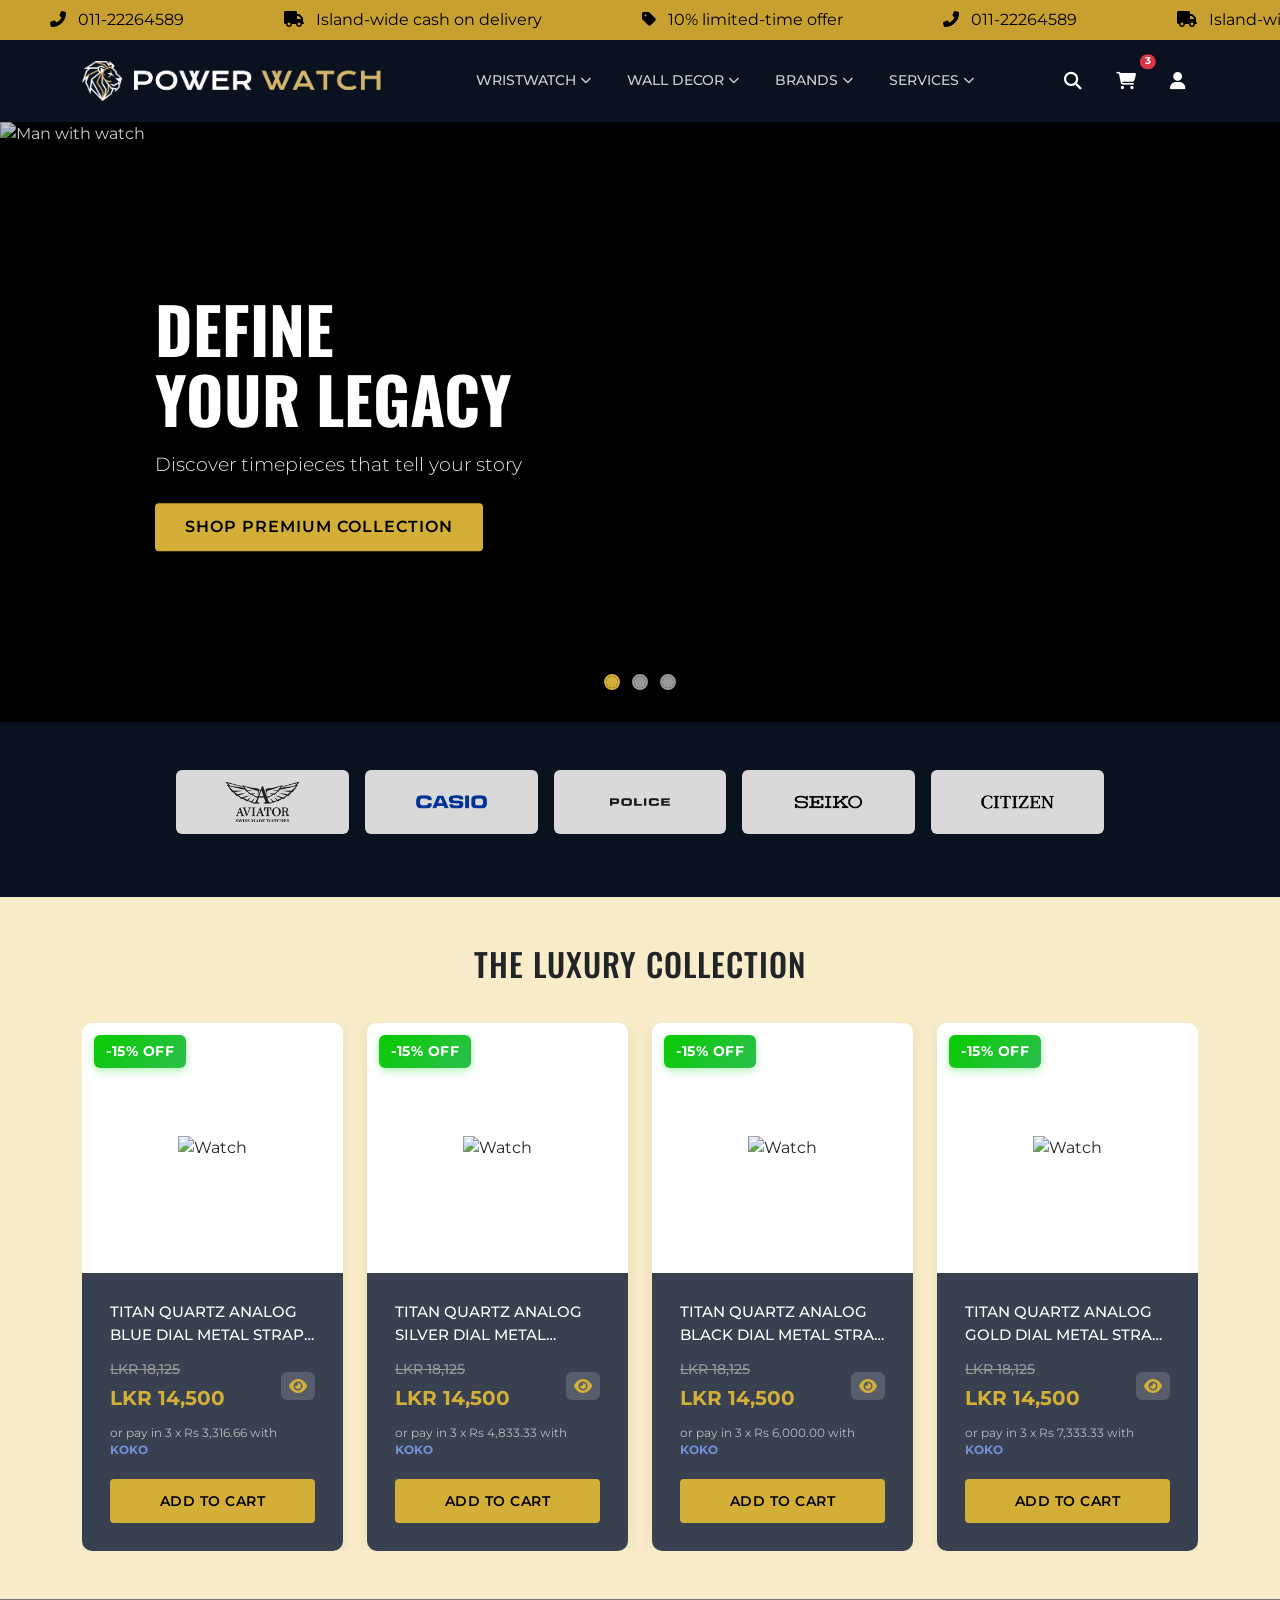
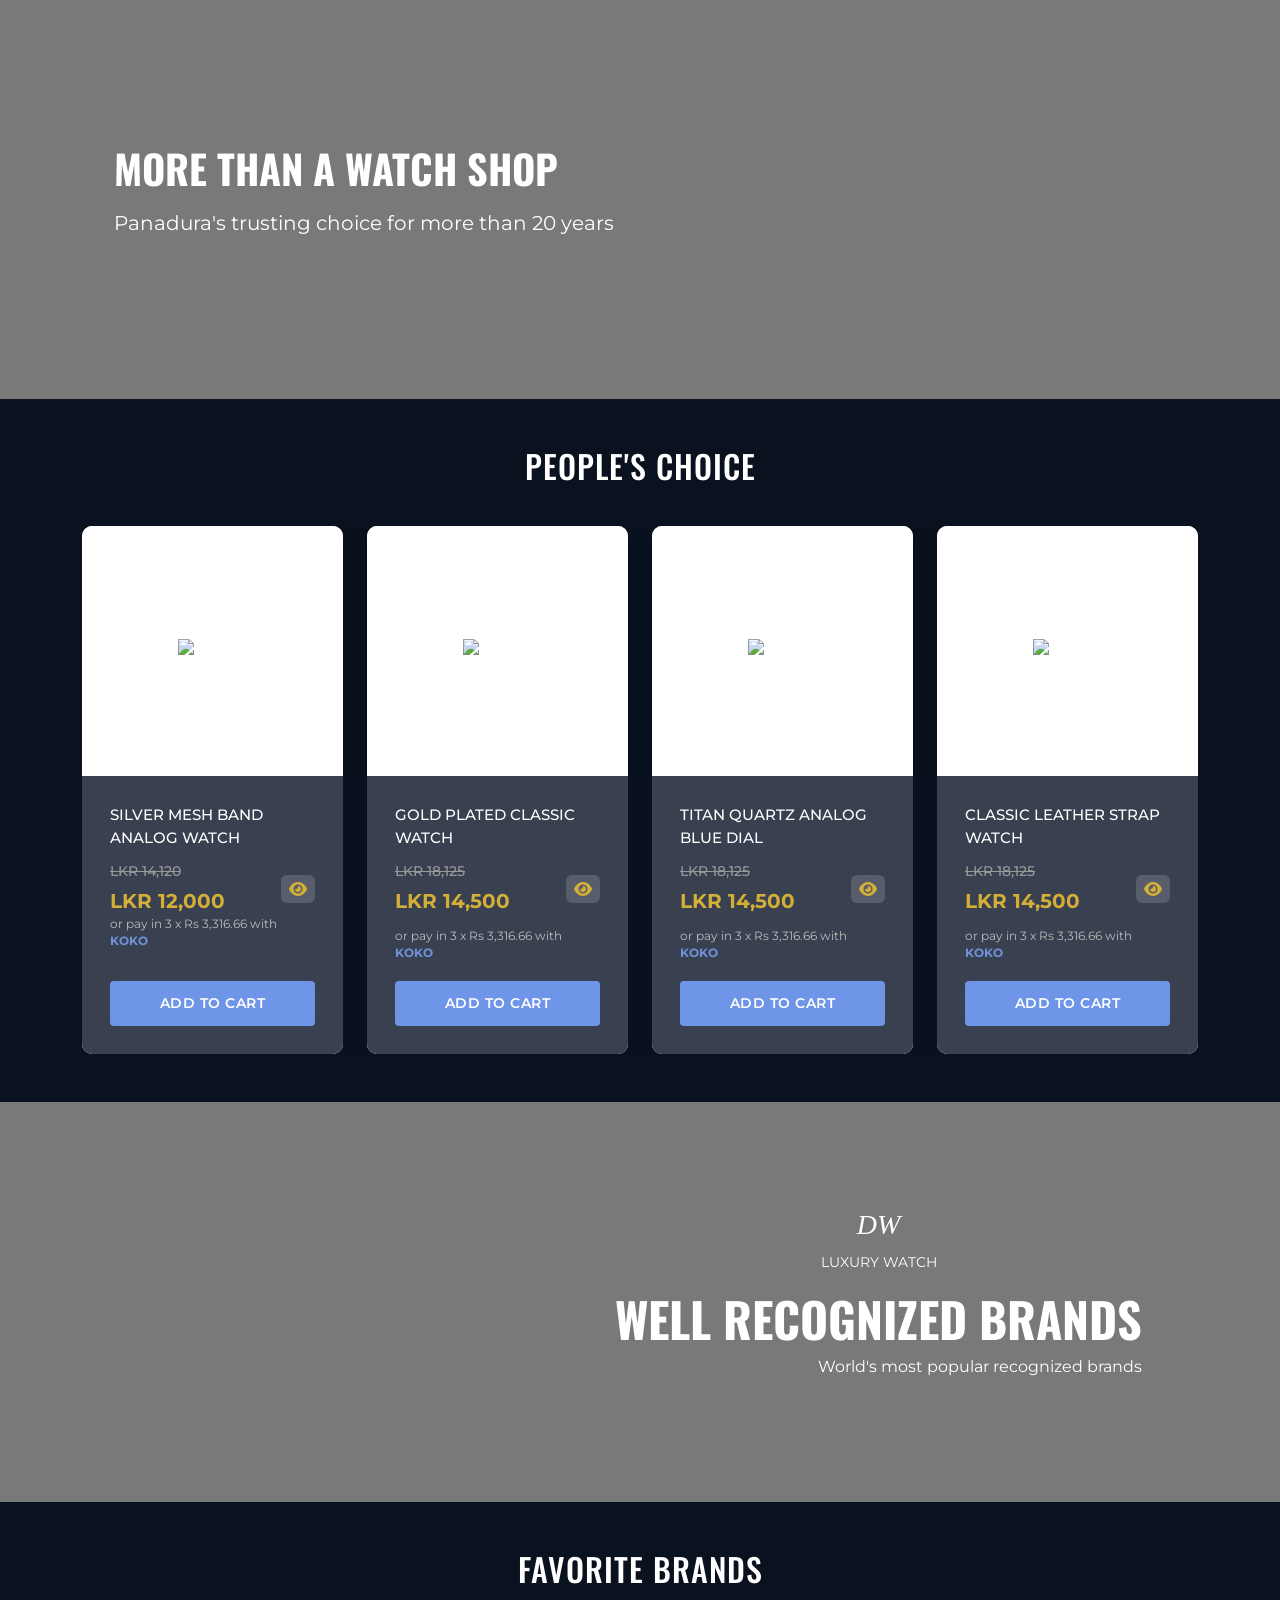
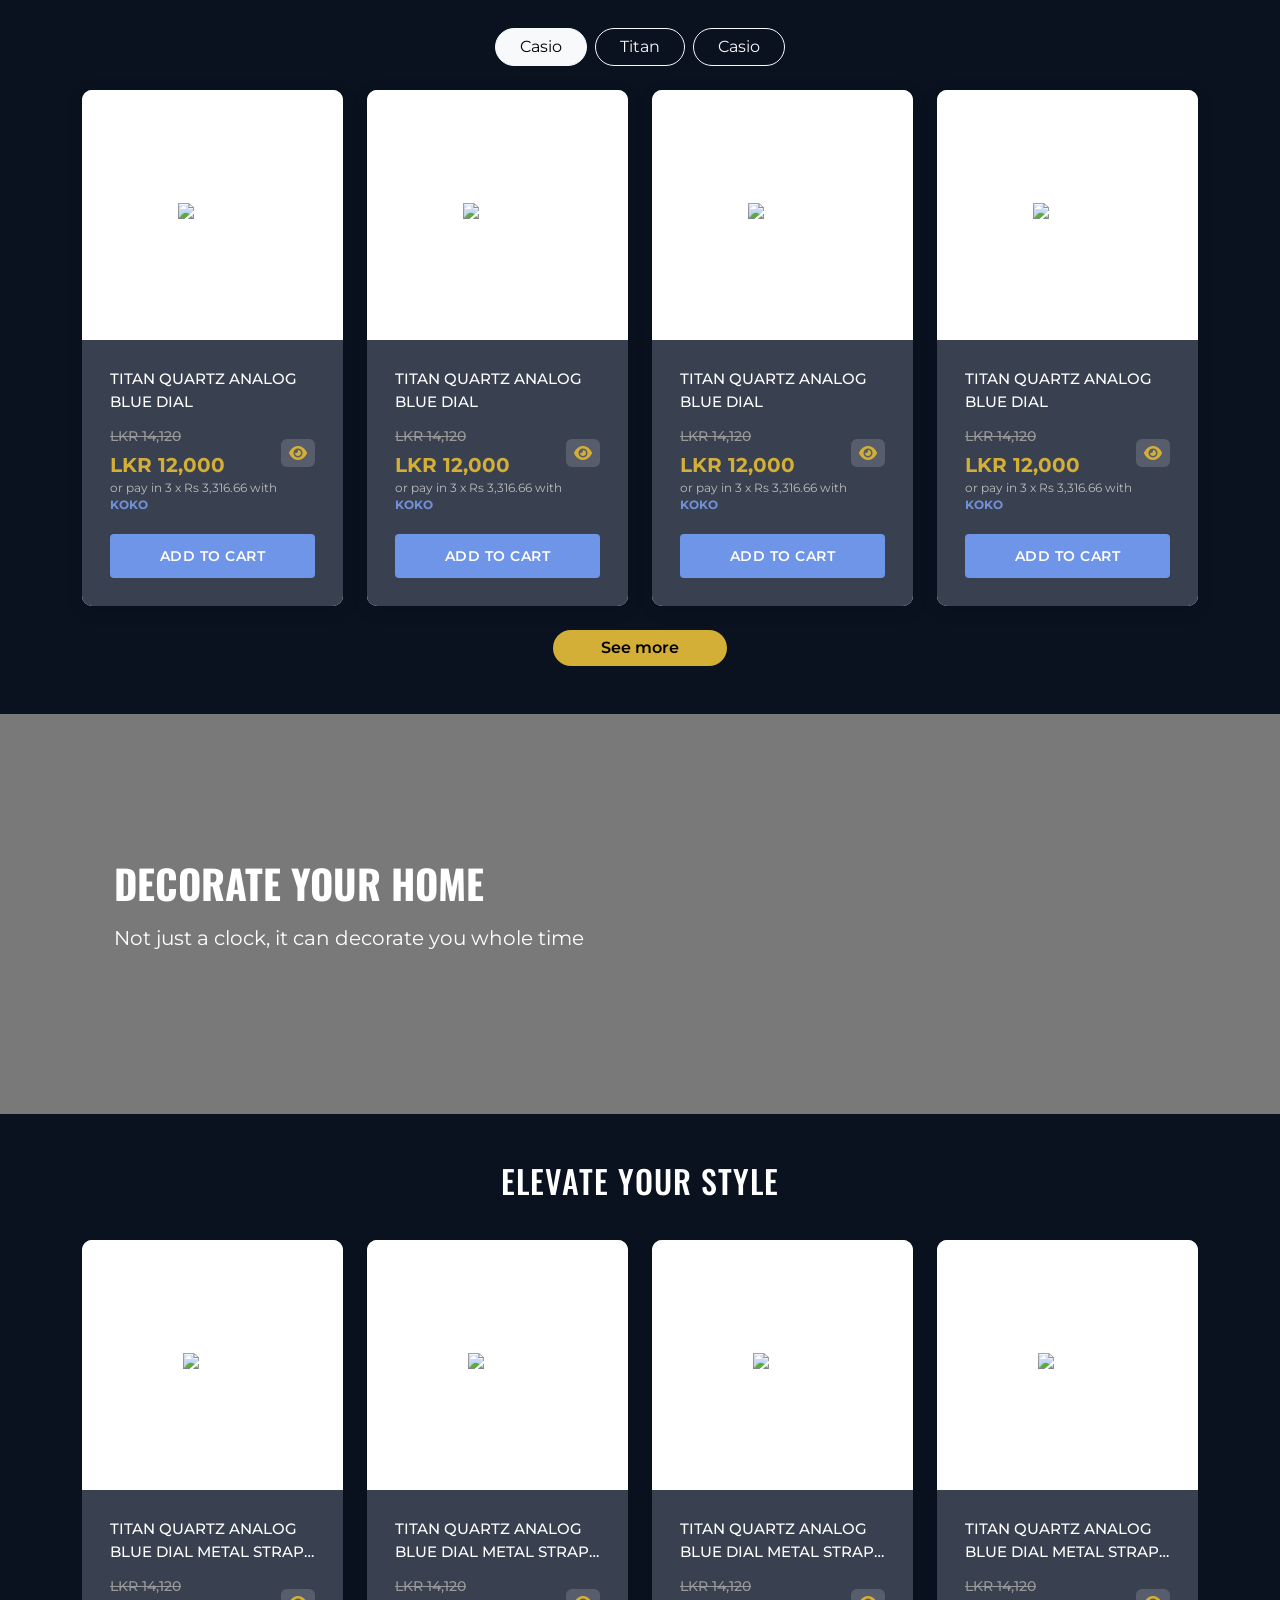
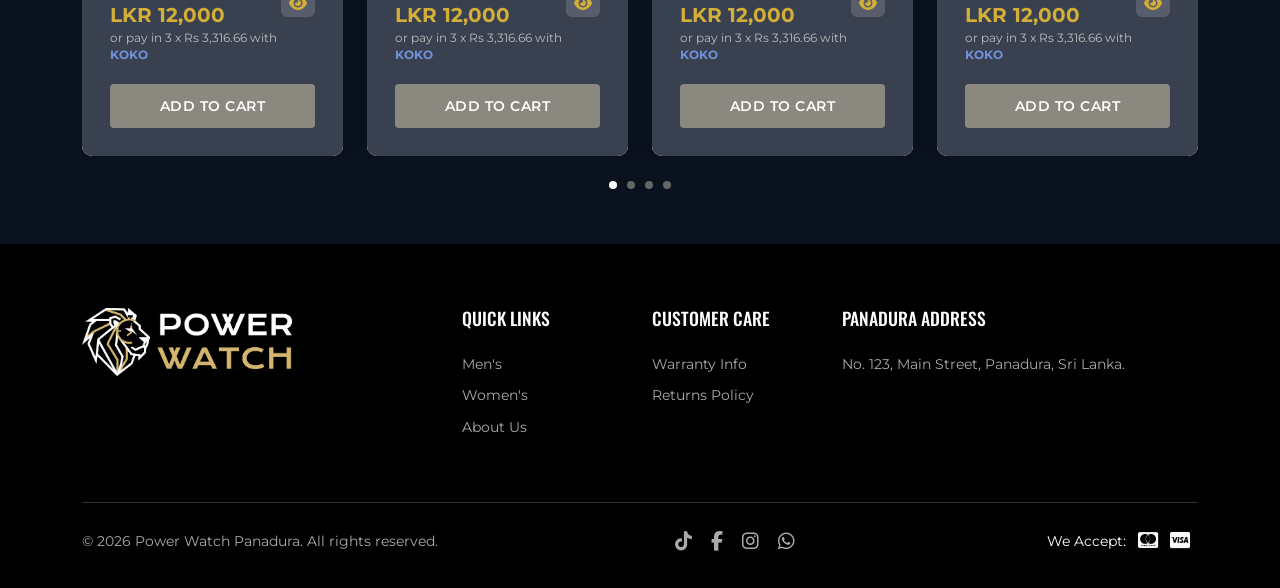
==== commit fd765df4: "Add login page with responsive design and password toggle feature" ====
--- a/index.html
+++ b/index.html
@@ -94,13 +94,42 @@
 
         /* --- Top Bar --- */
         .top-bar {
-            background-color: #C8A030; /* Slightly darker gold/mustard */
+            background-color: #C8A030;
             color: #000;
-            font-size: 0.85rem;
-            font-weight: 600;
             padding: 8px 0;
-        }
-
+            overflow: hidden;
+        }
+        .marquee-container {
+            overflow: hidden;
+            white-space: nowrap;
+            position: relative;
+            display: flex;
+        }
+
+        .marquee-content {
+            display: flex;
+            animation: marquee 20s linear infinite;
+            flex-shrink: 0;
+        }
+
+        .marquee-content span {
+            padding: 0 50px;
+            flex-shrink: 0;
+        }
+
+        @keyframes marquee {
+            0% {
+                transform: translateX(0);
+            }
+            100% {
+                transform: translateX(-100%);
+            }
+        }
+
+        /* Pause animation on hover (optional) */
+        .marquee-container:hover .marquee-content {
+            animation-play-state: paused;
+        }
         /* --- Navbar --- */
         .navbar {
             background-color: var(--prm-blue);
@@ -128,13 +157,110 @@
             margin: 0 10px;
             text-transform: uppercase;
             font-size: 0.9rem;
+            transition: all 0.3s ease;
+            display: flex;
+            align-items: center;
         }
         .nav-link:hover {
             color: var(--chp-gold) !important;
         }
+        
+        /* Dropdown specific styles */
+        .nav-link.dropdown-toggle::after {
+            display: none; /* Hide default Bootstrap arrow */
+        }
+        
+        .nav-link i.fa-chevron-down {
+            font-size: 0.7rem;
+            transition: transform 0.3s ease;
+        }
+        
+        .nav-link[aria-expanded="true"] i.fa-chevron-down {
+            transform: rotate(180deg);
+        }
+        
+        .dropdown-menu {
+            background-color: white;
+            border: none;
+            box-shadow: 0 4px 12px rgba(0,0,0,0.15);
+            border-radius: 8px;
+            margin-top: 0.5rem;
+            padding: 0.5rem 0;
+            min-width: 200px;
+        }
+        
+        .dropdown-item {
+            padding: 0.6rem 1.5rem;
+            color: #333;
+            font-size: 0.9rem;
+            transition: all 0.2s ease;
+        }
+        
+        .dropdown-item:hover {
+            background-color: var(--prm-blue);
+            color: white;
+            padding-left: 2rem;
+        }
+        
+        .dropdown-divider {
+            margin: 0.5rem 0;
+            border-color: rgba(0,0,0,0.1);
+        }
+        
+        /* Mobile dropdown styles */
+        @media (max-width: 991px) {
+            .dropdown-menu {
+                background-color: rgba(255,255,255,0.1);
+                border-left: 3px solid var(--chp-gold);
+                margin-left: 1rem;
+                box-shadow: none;
+            }
+            
+            .dropdown-item {
+                color: rgba(255,255,255,0.8);
+                font-size: 0.85rem;
+            }
+            
+            .dropdown-item:hover {
+                background-color: rgba(255,255,255,0.1);
+                color: var(--chp-gold);
+                padding-left: 1.5rem;
+            }
+            
+            .nav-link {
+                padding: 0.5rem 0;
+            }
+        }
+        
         .nav-icons .btn {
             color: white;
             font-size: 1.1rem;
+            transition: all 0.3s ease;
+        }
+        
+        .nav-icons .btn:hover {
+            color: var(--chp-gold);
+            transform: scale(1.1);
+        }
+        
+        /* Cart badge */
+        .cart-badge {
+            font-size: 0.65rem;
+            padding: 0.25em 0.5em;
+        }
+        
+        /* Navbar toggler animation */
+        .navbar-toggler {
+            border-color: rgba(255,255,255,0.5);
+            transition: all 0.3s ease;
+        }
+        
+        .navbar-toggler:hover {
+            border-color: var(--chp-gold);
+        }
+        
+        .navbar-toggler:hover i {
+            color: var(--chp-gold) !important;
         }
 
         /* --- Hero Section --- */
@@ -145,12 +271,15 @@
             color: white;
             overflow: hidden;
         }
+
         .hero-img {
             object-fit: cover;
             width: 100%;
             height: 100%;
             opacity: 0.8;
-        }
+            object-position: center;
+        }
+
         .hero-overlay {
             position: absolute;
             top: 50%;
@@ -158,17 +287,255 @@
             transform: translateY(-50%);
             z-index: 2;
             max-width: 600px;
-        }
+            padding: 0 15px;
+        }
+
         .hero-title {
             font-size: 4rem;
             font-weight: 700;
             line-height: 1.1;
+            margin-bottom: 1rem;
+            text-shadow: 2px 2px 8px rgba(0, 0, 0, 0.7);
+        }
+
+        .hero-subtitle {
+            font-size: 1.2rem;
             margin-bottom: 1.5rem;
-        }
+            font-weight: 300;
+            opacity: 0.9;
+            text-shadow: 1px 1px 4px rgba(0, 0, 0, 0.7);
+        }
+
         .hero-btn {
             padding: 12px 30px;
             font-size: 1rem;
             letter-spacing: 1px;
+            transition: all 0.3s ease;
+            box-shadow: 0 4px 15px rgba(0, 0, 0, 0.3);
+        }
+
+        .hero-btn:hover {
+            transform: translateY(-2px);
+            box-shadow: 0 6px 20px rgba(0, 0, 0, 0.4);
+        }
+
+        /* Carousel controls enhancement */
+        .carousel-control-prev,
+        .carousel-control-next {
+            width: 60px;
+            opacity: 0.7;
+            transition: all 0.3s ease;
+        }
+
+        .carousel-control-prev:hover,
+        .carousel-control-next:hover {
+            opacity: 1;
+        }
+
+        .carousel-control-prev-icon,
+        .carousel-control-next-icon {
+            background-size: 30px;
+            width: 50px;
+            height: 50px;
+            background-color: rgba(0, 0, 0, 0.3);
+            border-radius: 50%;
+        }
+
+        .carousel-indicators {
+            margin-bottom: 2rem;
+        }
+
+        .carousel-indicators [data-bs-target] {
+            width: 12px;
+            height: 12px;
+            border-radius: 50%;
+            margin: 0 6px;
+            border: 2px solid white;
+            opacity: 0.6;
+            transition: all 0.3s ease;
+        }
+
+        .carousel-indicators .active {
+            opacity: 1;
+            background-color: var(--chp-gold);
+            border-color: var(--chp-gold);
+        }
+
+        /* ===== TABLET RESPONSIVE (768px - 991px) ===== */
+        @media (max-width: 991px) {
+            .hero-section {
+                height: 500px;
+            }
+            
+            .hero-overlay {
+                left: 5%;
+                max-width: 500px;
+            }
+            
+            .hero-title {
+                font-size: 3rem;
+                margin-bottom: 0.8rem;
+            }
+            
+            .hero-subtitle {
+                font-size: 1rem;
+                margin-bottom: 1.2rem;
+            }
+            
+            .hero-btn {
+                padding: 10px 25px;
+                font-size: 0.9rem;
+            }
+            
+            .carousel-control-prev-icon,
+            .carousel-control-next-icon {
+                width: 40px;
+                height: 40px;
+                background-size: 25px;
+            }
+        }
+
+        /* ===== MOBILE LANDSCAPE (576px - 767px) ===== */
+        @media (max-width: 767px) {
+            .hero-section {
+                height: 450px;
+            }
+            
+            .hero-overlay {
+                left: 50%;
+                top: 50%;
+                transform: translate(-50%, -50%);
+                text-align: center;
+                max-width: 90%;
+                width: 100%;
+            }
+            
+            .hero-title {
+                font-size: 2.5rem;
+                margin-bottom: 0.8rem;
+            }
+            
+            .hero-btn {
+                padding: 10px 20px;
+                font-size: 0.85rem;
+                white-space: nowrap;
+            }
+            
+            .carousel-indicators {
+                margin-bottom: 1.5rem;
+            }
+        }
+
+        /* ===== MOBILE PORTRAIT (up to 575px) ===== */
+        @media (max-width: 575px) {
+            .hero-section {
+                height: 400px;
+            }
+            
+            .hero-img {
+                object-position: 70% center; /* Adjust to show important parts of image */
+            }
+            
+            .hero-overlay {
+                padding: 0 20px;
+            }
+            
+            .hero-title {
+                font-size: 2rem;
+                line-height: 1.2;
+                margin-bottom: 1rem;
+            }
+            
+            .hero-btn {
+                padding: 10px 18px;
+                font-size: 0.75rem;
+                letter-spacing: 0.5px;
+                display: inline-block;
+            }
+            
+            /* Make controls smaller on mobile */
+            .carousel-control-prev,
+            .carousel-control-next {
+                width: 40px;
+            }
+            
+            .carousel-control-prev-icon,
+            .carousel-control-next-icon {
+                width: 30px;
+                height: 30px;
+                background-size: 18px;
+            }
+            
+            .carousel-indicators [data-bs-target] {
+                width: 8px;
+                height: 8px;
+                margin: 0 4px;
+            }
+            
+            .carousel-indicators {
+                margin-bottom: 1rem;
+            }
+        }
+
+        /* ===== EXTRA SMALL DEVICES (up to 375px) ===== */
+        @media (max-width: 375px) {
+            .hero-section {
+                height: 350px;
+            }
+            
+            .hero-title {
+                font-size: 1.75rem;
+            }
+            
+            .hero-btn {
+                padding: 8px 15px;
+                font-size: 0.7rem;
+            }
+        }
+
+        /* ===== LARGE DESKTOP (1400px+) ===== */
+        @media (min-width: 1400px) {
+            .hero-section {
+                height: 700px;
+            }
+            
+            .hero-title {
+                font-size: 4.5rem;
+            }
+            
+            .hero-subtitle {
+                font-size: 1.4rem;
+            }
+            
+            .hero-btn {
+                padding: 14px 35px;
+                font-size: 1.1rem;
+            }
+        }
+
+        /* Touch device optimizations */
+        @media (hover: none) and (pointer: coarse) {
+            .hero-btn:active {
+                transform: scale(0.95);
+            }
+            
+            .carousel-control-prev:active,
+            .carousel-control-next:active {
+                opacity: 0.5;
+            }
+        }
+
+        /* Accessibility: Reduce motion for users who prefer it */
+        @media (prefers-reduced-motion: reduce) {
+            .carousel-item {
+                transition: none;
+            }
+            
+            .hero-btn,
+            .carousel-control-prev,
+            .carousel-control-next {
+                transition: none;
+            }
         }
 
         /* --- Brand Logos --- */
@@ -203,6 +570,28 @@
             display: block;
         }
         /* --- Product Cards --- */
+        /* ===== EQUAL HEIGHT CAROUSEL ITEMS ===== */
+
+        /* Make carousel and all nested containers full height */
+        #luxuryCarousel,
+        #luxuryCarousel .carousel-inner,
+        #luxuryCarousel .carousel-item {
+            height: auto;
+        }
+
+        /* Force equal height for all rows in carousel */
+        #luxuryCarousel .row {
+            display: flex;
+            flex-wrap: wrap;
+        }
+
+        /* Make all columns equal height */
+        #luxuryCarousel .row > [class*='col-'] {
+            display: flex;
+            flex-direction: column;
+        }
+
+        /* Product card should fill the column height */
         .product-card {
             background: white;
             border: none;
@@ -210,26 +599,32 @@
             overflow: hidden;
             box-shadow: 0 4px 20px rgba(0,0,0,0.08);
             transition: all 0.3s ease;
-            height: 100%;
+            height: 100%; /* This ensures all cards are same height */
             display: flex;
             flex-direction: column;
         }
+
         .product-card:hover {
             transform: translateY(-8px);
             box-shadow: 0 8px 30px rgba(0,0,0,0.15);
-        }
-
+            cursor: pointer;
+        }
+
+        /* Fixed height for image wrapper to ensure consistency */
         .card-img-wrapper {
             position: relative;
             padding: 25px;
             text-align: center;
             background: #fff;
-            height: 250px;
+            height: 250px; /* Fixed height */
+            min-height: 250px; /* Ensure minimum height */
             display: flex;
             align-items: center;
             justify-content: center;
             border-bottom: 1px solid var(--border-light);
-        }
+            flex-shrink: 0; /* Prevent shrinking */
+        }
+
         .discount-badge {
             position: absolute;
             top: 12px;
@@ -244,27 +639,36 @@
             z-index: 10;
             letter-spacing: 0.5px;
         }
+
         .product-img {
             max-height: 100%;
             max-width: 100%;
             object-fit: contain;
         }
+
         .card-body {
             padding: 1.75rem;
             background-color: var(--card-bg);
             color: white;
             display: flex;
             flex-direction: column;
-            flex-grow: 1;
-        }
+            flex-grow: 1; /* Allow body to grow and fill remaining space */
+        }
+
         .card-title {
             font-size: 0.95rem;
             font-weight: 500;
             margin-bottom: 0.75rem;
             line-height: 1.5;
             font-family: 'Montserrat', sans-serif;
-            min-height: 45px;
-        }
+            min-height: 45px; /* Minimum height for title consistency */
+            display: -webkit-box;
+            -webkit-line-clamp: 2; /* Limit to 2 lines */
+            -webkit-box-orient: vertical;
+            overflow: hidden;
+            text-overflow: ellipsis;
+        }
+
         .price-section {
             margin-bottom: 0.75rem;
         }
@@ -293,16 +697,19 @@
             font-size: 1.25rem;
             color: var(--chp-gold);
         }
-        .camera-icon {
+
+        .eye-icon {
             background: rgba(255,255,255,0.15);
             padding: 6px 8px;
             border-radius: 6px;
             color: var(--chp-gold);
             transition: all 0.3s;
-        }
-
-        .camera-icon:hover {
+            cursor: pointer;
+        }
+
+        .eye-icon:hover {
             background: rgba(255,255,255,0.25);
+            transform: scale(1.1);
         }
 
         .installment-text {
@@ -319,16 +726,262 @@
 
         .btn-card {
             width: 100%;
-            margin-top: auto;
+            margin-top: auto; /* Push button to bottom */
             text-transform: uppercase;
             font-size: 0.85rem;
             padding: 12px;
             font-weight: 600;
             letter-spacing: 0.5px;
-        }
-        /* Specific modifications for "People's Choice" & "Fav Brands" where card body is dark grey */
-        /* But wait, in image 1 (Luxury Collection), cards have DARK bodies with WHITE text. */
-
+            transition: all 0.3s ease;
+        }
+
+        .btn-card:hover {
+            transform: translateY(-2px);
+            box-shadow: 0 4px 12px rgba(0,0,0,0.2);
+        }
+
+        /* ===== TABLET RESPONSIVE (768px - 991px) ===== */
+        @media (max-width: 991px) {
+            .card-img-wrapper {
+                height: 220px;
+                min-height: 220px;
+                padding: 20px;
+            }
+            
+            .card-body {
+                padding: 1.5rem;
+            }
+            
+            .card-title {
+                font-size: 0.9rem;
+                min-height: 42px;
+            }
+            
+            .price {
+                font-size: 1.15rem;
+            }
+            
+            .btn-card {
+                padding: 10px;
+                font-size: 0.8rem;
+            }
+        }
+
+        /* ===== MOBILE LANDSCAPE (576px - 767px) ===== */
+        @media (max-width: 767px) {
+            .card-img-wrapper {
+                height: 200px;
+                min-height: 200px;
+                padding: 15px;
+            }
+            
+            .discount-badge {
+                top: 8px;
+                left: 8px;
+                padding: 5px 10px;
+                font-size: 0.75rem;
+            }
+            
+            .card-body {
+                padding: 1.25rem;
+            }
+            
+            .card-title {
+                font-size: 0.85rem;
+                min-height: 38px;
+                margin-bottom: 0.5rem;
+            }
+            
+            .price-section {
+                margin-bottom: 0.5rem;
+            }
+            
+            .original-price {
+                font-size: 0.75rem;
+            }
+            
+            .price {
+                font-size: 1.1rem;
+            }
+            
+            .eye-icon {
+                padding: 5px 7px;
+                font-size: 0.9rem;
+            }
+            
+            .installment-text {
+                font-size: 0.7rem;
+                margin-bottom: 1rem;
+            }
+            
+            .btn-card {
+                padding: 10px;
+                font-size: 0.75rem;
+            }
+        }
+
+        /* ===== MOBILE PORTRAIT (up to 575px) ===== */
+        @media (max-width: 575px) {
+            .product-card {
+                border-radius: 8px;
+            }
+            
+            .card-img-wrapper {
+                height: 180px;
+                min-height: 180px;
+                padding: 12px;
+            }
+            
+            .discount-badge {
+                top: 6px;
+                left: 6px;
+                padding: 4px 8px;
+                font-size: 0.7rem;
+            }
+            
+            .card-body {
+                padding: 1rem;
+            }
+            
+            .card-title {
+                font-size: 0.8rem;
+                min-height: 36px;
+                line-height: 1.4;
+                margin-bottom: 0.5rem;
+            }
+            
+            .price-section {
+                margin-bottom: 0.5rem;
+            }
+            
+            .original-price {
+                font-size: 0.7rem;
+            }
+            
+            .price {
+                font-size: 1rem;
+            }
+            
+            .eye-icon {
+                padding: 4px 6px;
+                font-size: 0.85rem;
+            }
+            
+            .installment-text {
+                font-size: 0.65rem;
+                margin-bottom: 0.75rem;
+                line-height: 1.3;
+            }
+            
+            .btn-card {
+                padding: 8px;
+                font-size: 0.7rem;
+                letter-spacing: 0.3px;
+            }
+            
+            /* Disable hover effects on mobile for better performance */
+            .product-card:hover {
+                transform: none;
+            }
+        }
+
+        /* ===== EXTRA SMALL DEVICES (up to 375px) ===== */
+        @media (max-width: 375px) {
+            .card-img-wrapper {
+                height: 160px;
+                min-height: 160px;
+                padding: 10px;
+            }
+            
+            .card-body {
+                padding: 0.875rem;
+            }
+            
+            .card-title {
+                font-size: 0.75rem;
+                min-height: 32px;
+            }
+            
+            .price {
+                font-size: 0.95rem;
+            }
+            
+            .installment-text {
+                font-size: 0.6rem;
+            }
+            
+            .btn-card {
+                padding: 7px;
+                font-size: 0.65rem;
+            }
+        }
+
+        /* ===== LARGE DESKTOP (1400px+) ===== */
+        @media (min-width: 1400px) {
+            .card-img-wrapper {
+                height: 280px;
+                min-height: 280px;
+                padding: 30px;
+            }
+            
+            .card-body {
+                padding: 2rem;
+            }
+            
+            .card-title {
+                font-size: 1rem;
+                min-height: 48px;
+            }
+            
+            .price {
+                font-size: 1.35rem;
+            }
+            
+            .btn-card {
+                padding: 14px;
+                font-size: 0.9rem;
+            }
+        }
+
+        /* Touch device optimizations */
+        @media (hover: none) and (pointer: coarse) {
+            .product-card:active {
+                transform: scale(0.98);
+            }
+            
+            .btn-card:active {
+                transform: scale(0.95);
+            }
+            
+            .eye-icon:active {
+                transform: scale(0.9);
+            }
+        }
+
+        /* Carousel controls for product sections */
+        .carousel-control-prev,
+        .carousel-control-next {
+            width: 50px;
+            opacity: 0.6;
+        }
+
+        .carousel-control-prev:hover,
+        .carousel-control-next:hover {
+            opacity: 1;
+        }
+
+        @media (max-width: 767px) {
+            .carousel-control-prev,
+            .carousel-control-next {
+                width: 40px;
+            }
+            
+            .carousel-control-prev-icon,
+            .carousel-control-next-icon {
+                width: 25px;
+                height: 25px;
+            }
+        }
         /* --- Banner Sections --- */
         .banner-section {
             position: relative;
@@ -432,20 +1085,21 @@
     </style>
 </head>
 <body>
-
     <!-- Top Bar -->
     <div class="top-bar">
-        <div class="container d-flex justify-content-between align-items-center flex-wrap">
-            <div class="d-flex gap-3">
+        <div class="marquee-container">
+            <div class="marquee-content">
                 <span><i class="fas fa-phone-alt me-2"></i> 011-22264589</span>
-                <span class="d-none d-md-inline"><i class="fas fa-truck me-2"></i> Island-wide cash on delivery</span>
+                <span><i class="fas fa-truck me-2"></i> Island-wide cash on delivery</span>
+                <span><i class="fas fa-tag me-2"></i> 10% limited-time offer</span>
             </div>
-            <div>
-                <span><i class="fas fa-tag me-2"></i> 10% discount in this season</span>
+            <div class="marquee-content">
+                <span><i class="fas fa-phone-alt me-2"></i> 011-22264589</span>
+                <span><i class="fas fa-truck me-2"></i> Island-wide cash on delivery</span>
+                <span><i class="fas fa-tag me-2"></i> 10% limited-time offer</span>
             </div>
         </div>
     </div>
-
     <!-- Navbar -->
     <nav class="navbar navbar-expand-lg sticky-top">
         <div class="container">
@@ -453,20 +1107,73 @@
                 <!-- Logo image long version-->
                 <img src="assets/images/brand-logos/logo5.png" alt="Logo" class="brand-logo-img">
             </a>
-            <button class="navbar-toggler" type="button" data-bs-toggle="collapse" data-bs-target="#mainNav" style="border-color: rgba(255,255,255,0.5);">
+            <button class="navbar-toggler" type="button" data-bs-toggle="collapse" data-bs-target="#mainNav" aria-expanded="false" aria-label="Toggle navigation">
                 <i class="fas fa-bars text-white"></i>
             </button>
             <div class="collapse navbar-collapse" id="mainNav">
                 <ul class="navbar-nav mx-auto mb-2 mb-lg-0">
-                    <li class="nav-item"><a class="nav-link" href="#">Wristwatch</a></li>
-                    <li class="nav-item"><a class="nav-link" href="#">Wall Decor</a></li>
-                    <li class="nav-item"><a class="nav-link" href="#">Brands</a></li>
-                    <li class="nav-item"><a class="nav-link" href="#">Services</a></li>
+                    <li class="nav-item dropdown">
+                        <a class="nav-link dropdown-toggle" href="#" id="wristwatchDropdown" role="button" data-bs-toggle="dropdown" aria-expanded="false">
+                            Wristwatch <i class="fas fa-chevron-down ms-1"></i>
+                        </a>
+                        <ul class="dropdown-menu" aria-labelledby="wristwatchDropdown">
+                            <li><a class="dropdown-item" href="#">Men's Watches</a></li>
+                            <li><a class="dropdown-item" href="#">Women's Watches</a></li>
+                            <li><a class="dropdown-item" href="#">Smart Watches</a></li>
+                            <li><hr class="dropdown-divider"></li>
+                            <li><a class="dropdown-item" href="#">Luxury Collection</a></li>
+                        </ul>
+                    </li>
+                    <li class="nav-item dropdown">
+                        <a class="nav-link dropdown-toggle" href="#" id="wallDecorDropdown" role="button" data-bs-toggle="dropdown" aria-expanded="false">
+                            Wall Decor <i class="fas fa-chevron-down ms-1"></i>
+                        </a>
+                        <ul class="dropdown-menu" aria-labelledby="wallDecorDropdown">
+                            <li><a class="dropdown-item" href="#">Wall Clocks</a></li>
+                            <li><a class="dropdown-item" href="#">Photo Frames</a></li>
+                            <li><a class="dropdown-item" href="#">Wall Art</a></li>
+                            <li><a class="dropdown-item" href="#">Mirrors</a></li>
+                        </ul>
+                    </li>
+                    <li class="nav-item dropdown">
+                        <a class="nav-link dropdown-toggle" href="#" id="brandsDropdown" role="button" data-bs-toggle="dropdown" aria-expanded="false">
+                            Brands <i class="fas fa-chevron-down ms-1"></i>
+                        </a>
+                        <ul class="dropdown-menu" aria-labelledby="brandsDropdown">
+                            <li><a class="dropdown-item" href="#">Rolex</a></li>
+                            <li><a class="dropdown-item" href="#">Omega</a></li>
+                            <li><a class="dropdown-item" href="#">Casio</a></li>
+                            <li><a class="dropdown-item" href="#">Seiko</a></li>
+                            <li><hr class="dropdown-divider"></li>
+                            <li><a class="dropdown-item" href="#">View All Brands</a></li>
+                        </ul>
+                    </li>
+                    <li class="nav-item dropdown">
+                        <a class="nav-link dropdown-toggle" href="#" id="servicesDropdown" role="button" data-bs-toggle="dropdown" aria-expanded="false">
+                            Services <i class="fas fa-chevron-down ms-1"></i>
+                        </a>
+                        <ul class="dropdown-menu" aria-labelledby="servicesDropdown">
+                            <li><a class="dropdown-item" href="#">Watch Repair</a></li>
+                            <li><a class="dropdown-item" href="#">Battery Replacement</a></li>
+                            <li><a class="dropdown-item" href="#">Custom Engraving</a></li>
+                            <li><a class="dropdown-item" href="#">Warranty Service</a></li>
+                        </ul>
+                    </li>
                 </ul>
                 <div class="nav-icons d-flex gap-2">
-                    <button class="btn btn-link"><i class="fas fa-search"></i></button>
-                    <button class="btn btn-link"><i class="fas fa-shopping-cart"></i></button>
-                    <button class="btn btn-link"><i class="fas fa-user"></i></button>
+                    <button class="btn btn-link" aria-label="Search">
+                        <i class="fas fa-search"></i>
+                    </button>
+                    <button class="btn btn-link position-relative" aria-label="Shopping Cart">
+                        <i class="fas fa-shopping-cart"></i>
+                        <span class="cart-badge position-absolute top-0 start-100 translate-middle badge rounded-pill bg-danger">
+                            3
+                            <span class="visually-hidden">items in cart</span>
+                        </span>
+                    </button>
+                    <button class="btn btn-link" aria-label="User Account">
+                        <i class="fas fa-user"></i>
+                    </button>
                 </div>
             </div>
         </div>
@@ -485,30 +1192,45 @@
             <div class="carousel-inner h-100">
                 
                 <div class="carousel-item active h-100">
-                    <img src="assets/images/home/hero-section-banners/hr-sec-img-1.png" alt="Man with watch" class="hero-img d-block w-100">
+                    <picture>
+                        <source media="(max-width: 576px)" srcset="assets/images/home/hero-section-banners/hr-sec-img-1-mobile.png">
+                        <source media="(max-width: 992px)" srcset="assets/images/home/hero-section-banners/hr-sec-img-1-tablet.png">
+                        <img src="assets/images/home/hero-section-banners/hr-sec-img-1.png" alt="Man with watch" class="hero-img d-block w-100">
+                    </picture>
                     <div class="hero-overlay">
                         <div class="container">
                             <h1 class="hero-title text-uppercase">Define<br>Your Legacy</h1>
+                            <p class="hero-subtitle d-none d-md-block">Discover timepieces that tell your story</p>
                             <a href="#" class="btn btn-gold hero-btn">SHOP PREMIUM COLLECTION</a>
                         </div>
                     </div>
                 </div>
 
                 <div class="carousel-item h-100">
-                    <img src="assets/images/home/hero-section-banners/hr-sec-img-2.png" alt="Luxury Watch" class="hero-img d-block w-100">
+                    <picture>
+                        <source media="(max-width: 576px)" srcset="assets/images/home/hero-section-banners/hr-sec-img-2-mobile.png">
+                        <source media="(max-width: 992px)" srcset="assets/images/home/hero-section-banners/hr-sec-img-2-tablet.png">
+                        <img src="assets/images/home/hero-section-banners/hr-sec-img-2.png" alt="Luxury Watch" class="hero-img d-block w-100">
+                    </picture>
                     <div class="hero-overlay">
                         <div class="container">
                             <h1 class="hero-title text-uppercase">Timeless<br>Elegance</h1>
+                            <p class="hero-subtitle d-none d-md-block">Where craftsmanship meets sophistication</p>
                             <a href="#" class="btn btn-gold hero-btn">VIEW NEW ARRIVALS</a>
                         </div>
                     </div>
                 </div>
 
                 <div class="carousel-item h-100">
-                    <img src="assets/images/home/hero-section-banners/hr-sec-img-3.png" alt="Gold Watch" class="hero-img d-block w-100">
+                    <picture>
+                        <source media="(max-width: 576px)" srcset="assets/images/home/hero-section-banners/hr-sec-img-3-mobile.png">
+                        <source media="(max-width: 992px)" srcset="assets/images/home/hero-section-banners/hr-sec-img-3-tablet.png">
+                        <img src="assets/images/home/hero-section-banners/hr-sec-img-3.png" alt="Gold Watch" class="hero-img d-block w-100">
+                    </picture>
                     <div class="hero-overlay">
                         <div class="container">
                             <h1 class="hero-title text-uppercase">Golden<br>Moments</h1>
+                            <p class="hero-subtitle d-none d-md-block">Celebrate life's precious moments in style</p>
                             <a href="#" class="btn btn-gold hero-btn">SHOP EXCLUSIVE</a>
                         </div>
                     </div>
@@ -528,7 +1250,7 @@
     </section>
 
     <!-- Brand Logos Grid -->
-<section class="brand-grid">
+    <section class="brand-grid">
         <div class="container">
             <div class="row g-3 d-flex justify-content-center">
                 <div class="col-4 col-md-2">
@@ -585,7 +1307,7 @@
                                                     <span class="original-price">LKR 18,125</span>
                                                     <span class="price">LKR 14,500</span>
                                                 </div>
-                                                <i class="fas fa-camera camera-icon"></i>
+                                                <i class="fa-solid fa-eye eye-icon"></i>
                                             </div>
                                         </div>
                                         <p class="installment-text">or pay in 3 x Rs 3,316.66 with <span class="koko-brand">KOKO</span></p>
@@ -596,6 +1318,7 @@
                             <div class="col-6 col-lg-3">
                                 <div class="product-card">
                                     <div class="card-img-wrapper">
+                                        <div class="discount-badge">-15% OFF</div>
                                         <img src="https://images.unsplash.com/photo-1524592094714-0f0654e20314?auto=format&fit=crop&w=400&q=80" class="product-img" alt="Watch">
                                     </div>
                                     <div class="card-body">
@@ -606,7 +1329,7 @@
                                                     <span class="original-price">LKR 18,125</span>
                                                     <span class="price">LKR 14,500</span>
                                                 </div>
-                                                <i class="fas fa-camera camera-icon"></i>
+                                                <i class="fa-solid fa-eye eye-icon"></i>
                                             </div>
                                         </div>
                                         <p class="installment-text">or pay in 3 x Rs 4,833.33 with <span class="koko-brand">KOKO</span></p>
@@ -618,13 +1341,19 @@
                             <div class="col-6 col-lg-3 d-none d-md-block">
                                 <div class="product-card">
                                     <div class="card-img-wrapper">
+                                        <div class="discount-badge">-15% OFF</div>
                                         <img src="https://images.unsplash.com/photo-1542496658-e33a6d0d50f6?auto=format&fit=crop&w=400&q=80" class="product-img" alt="Watch">
                                     </div>
                                     <div class="card-body">
                                         <h5 class="card-title">Titan Quartz Analog Black Dial Metal Strap Watch</h5>
-                                        <div class="price-row">
-                                            <span class="price">LKR 18,000</span>
-                                            <i class="fas fa-camera camera-icon"></i>
+                                        <div class="price-section">
+                                            <div class="price-row">
+                                                <div class="price-container">
+                                                    <span class="original-price">LKR 18,125</span>
+                                                    <span class="price">LKR 14,500</span>
+                                                </div>
+                                                <i class="fa-solid fa-eye eye-icon"></i>
+                                            </div>
                                         </div>
                                         <p class="installment-text">or pay in 3 x Rs 6,000.00 with <span class="koko-brand">KOKO</span></p>
                                         <button class="btn btn-gold btn-card">Add to Cart</button>
@@ -634,13 +1363,19 @@
                             <div class="col-6 col-lg-3 d-none d-md-block">
                                 <div class="product-card">
                                     <div class="card-img-wrapper">
+                                        <div class="discount-badge">-15% OFF</div>
                                         <img src="https://images.unsplash.com/photo-1533139502658-0198f920d8e8?auto=format&fit=crop&w=400&q=80" class="product-img" alt="Watch">
                                     </div>
                                     <div class="card-body">
                                         <h5 class="card-title">Titan Quartz Analog Gold Dial Metal Strap Watch</h5>
-                                        <div class="price-row">
-                                            <span class="price">LKR 22,000</span>
-                                            <i class="fas fa-camera camera-icon"></i>
+                                        <div class="price-section">
+                                            <div class="price-row">
+                                                <div class="price-container">
+                                                    <span class="original-price">LKR 18,125</span>
+                                                    <span class="price">LKR 14,500</span>
+                                                </div>
+                                                <i class="fa-solid fa-eye eye-icon"></i>
+                                            </div>
                                         </div>
                                         <p class="installment-text">or pay in 3 x Rs 7,333.33 with <span class="koko-brand">KOKO</span></p>
                                         <button class="btn btn-gold btn-card">Add to Cart</button>
@@ -657,13 +1392,19 @@
                             <div class="col-6 col-lg-3">
                                 <div class="product-card">
                                     <div class="card-img-wrapper">
+                                        <div class="discount-badge">-15% OFF</div>
                                         <img src="https://images.unsplash.com/photo-1622434641406-a15810545064?auto=format&fit=crop&w=400&q=80" class="product-img" alt="Watch">
                                     </div>
                                     <div class="card-body">
                                         <h5 class="card-title">Titan Sport Edition Chronograph</h5>
-                                        <div class="price-row">
-                                            <span class="price">LKR 15,000</span>
-                                            <i class="fas fa-camera camera-icon"></i>
+                                        <div class="price-section">
+                                            <div class="price-row">
+                                                <div class="price-container">
+                                                    <span class="original-price">LKR 18,125</span>
+                                                    <span class="price">LKR 14,500</span>
+                                                </div>
+                                                <i class="fa-solid fa-eye eye-icon"></i>
+                                            </div>
                                         </div>
                                         <p class="installment-text">or pay in 3 x Rs 5,000.00 with <span class="koko-brand">KOKO</span></p>
                                         <button class="btn btn-gold btn-card">Add to Cart</button>
@@ -717,7 +1458,7 @@
                                                     <span class="original-price">LKR 14,120</span>
                                                     <span class="price">LKR 12,000</span>
                                             </div>
-                                            <i class="fas fa-camera camera-icon"></i>
+                                            <i class="fa-solid fa-eye eye-icon"></i>
                                         </div>
                                         <p class="installment-text">or pay in 3 x Rs 3,316.66 with <span class="koko-brand">KOKO</span></p>
                                         <button class="btn btn-blue btn-card">Add to Cart</button>
@@ -737,7 +1478,7 @@
                                                     <span class="original-price">LKR 18,125</span>
                                                     <span class="price">LKR 14,500</span>
                                                 </div>
-                                                <i class="fas fa-camera camera-icon"></i>
+                                                <i class="fa-solid fa-eye eye-icon"></i>
                                             </div>
                                         </div>
                                         <p class="installment-text">or pay in 3 x Rs 3,316.66 with <span class="koko-brand">KOKO</span></p>
@@ -758,7 +1499,7 @@
                                                     <span class="original-price">LKR 18,125</span>
                                                     <span class="price">LKR 14,500</span>
                                                 </div>
-                                                <i class="fas fa-camera camera-icon"></i>
+                                                <i class="fa-solid fa-eye eye-icon"></i>
                                             </div>
                                         </div>
                                         <p class="installment-text">or pay in 3 x Rs 3,316.66 with <span class="koko-brand">KOKO</span></p>
@@ -779,7 +1520,7 @@
                                                     <span class="original-price">LKR 18,125</span>
                                                     <span class="price">LKR 14,500</span>
                                                 </div>
-                                                <i class="fas fa-camera camera-icon"></i>
+                                                <i class="fa-solid fa-eye eye-icon"></i>
                                             </div>
                                         </div>
                                         <p class="installment-text">or pay in 3 x Rs 3,316.66 with <span class="koko-brand">KOKO</span></p>
@@ -844,7 +1585,7 @@
                                                     <span class="original-price">LKR 14,120</span>
                                                     <span class="price">LKR 12,000</span>
                                                 </div>
-                                <i class="fas fa-camera camera-icon"></i>
+                                <i class="fa-solid fa-eye eye-icon"></i>
                             </div>
                              <p class="installment-text">or pay in 3 x Rs 3,316.66 with <span class="koko-brand">KOKO</span></p>
                             <button class="btn btn-blue btn-card">Add to Cart</button>
@@ -863,7 +1604,7 @@
                                                     <span class="original-price">LKR 14,120</span>
                                                     <span class="price">LKR 12,000</span>
                                                 </div>
-                                <i class="fas fa-camera camera-icon"></i>
+                                <i class="fa-solid fa-eye eye-icon"></i>
                             </div>
                              <p class="installment-text">or pay in 3 x Rs 3,316.66 with <span class="koko-brand">KOKO</span></p>
                             <button class="btn btn-blue btn-card">Add to Cart</button>
@@ -882,7 +1623,7 @@
                                                     <span class="original-price">LKR 14,120</span>
                                                     <span class="price">LKR 12,000</span>
                                                 </div>
-                                <i class="fas fa-camera camera-icon"></i>
+                                <i class="fa-solid fa-eye eye-icon"></i>
                             </div>
                              <p class="installment-text">or pay in 3 x Rs 3,316.66 with <span class="koko-brand">KOKO</span></p>
                             <button class="btn btn-blue btn-card">Add to Cart</button>
@@ -901,7 +1642,7 @@
                                                     <span class="original-price">LKR 14,120</span>
                                                     <span class="price">LKR 12,000</span>
                                                 </div>
-                                <i class="fas fa-camera camera-icon"></i>
+                                <i class="fa-solid fa-eye eye-icon"></i>
                             </div>
                              <p class="installment-text">or pay in 3 x Rs 3,316.66 with <span class="koko-brand">KOKO</span></p>
                             <button class="btn btn-blue btn-card">Add to Cart</button>
@@ -948,7 +1689,7 @@
                                                     <span class="original-price">LKR 14,120</span>
                                                     <span class="price">LKR 12,000</span>
                                                 </div>
-                                            <i class="fas fa-camera camera-icon"></i>
+                                            <i class="fa-solid fa-eye eye-icon"></i>
                                         </div>
                                          <p class="installment-text">or pay in 3 x Rs 3,316.66 with <span class="koko-brand">KOKO</span></p>
                                         <button class="btn btn-brown btn-card" style="font-size:0.85rem;">Add to Cart</button>
@@ -967,7 +1708,7 @@
                                                     <span class="original-price">LKR 14,120</span>
                                                     <span class="price">LKR 12,000</span>
                                                 </div>
-                                            <i class="fas fa-camera camera-icon"></i>
+                                            <i class="fa-solid fa-eye eye-icon"></i>
                                         </div>
                                          <p class="installment-text">or pay in 3 x Rs 3,316.66 with <span class="koko-brand">KOKO</span></p>
                                         <button class="btn btn-brown btn-card" style="font-size:0.85rem;">Add to Cart</button>
@@ -986,7 +1727,7 @@
                                                     <span class="original-price">LKR 14,120</span>
                                                     <span class="price">LKR 12,000</span>
                                                 </div>
-                                            <i class="fas fa-camera camera-icon"></i>
+                                            <i class="fa-solid fa-eye eye-icon"></i>
                                         </div>
                                          <p class="installment-text">or pay in 3 x Rs 3,316.66 with <span class="koko-brand">KOKO</span></p>
                                         <button class="btn btn-brown btn-card" style="font-size:0.85rem;">Add to Cart</button>
@@ -1005,7 +1746,7 @@
                                                     <span class="original-price">LKR 14,120</span>
                                                     <span class="price">LKR 12,000</span>
                                                 </div>
-                                            <i class="fas fa-camera camera-icon"></i>
+                                            <i class="fa-solid fa-eye eye-icon"></i>
                                         </div>
                                          <p class="installment-text">or pay in 3 x Rs 3,316.66 with <span class="koko-brand">KOKO</span></p>
                                         <button class="btn btn-brown btn-card" style="font-size:0.85rem;">Add to Cart</button>
